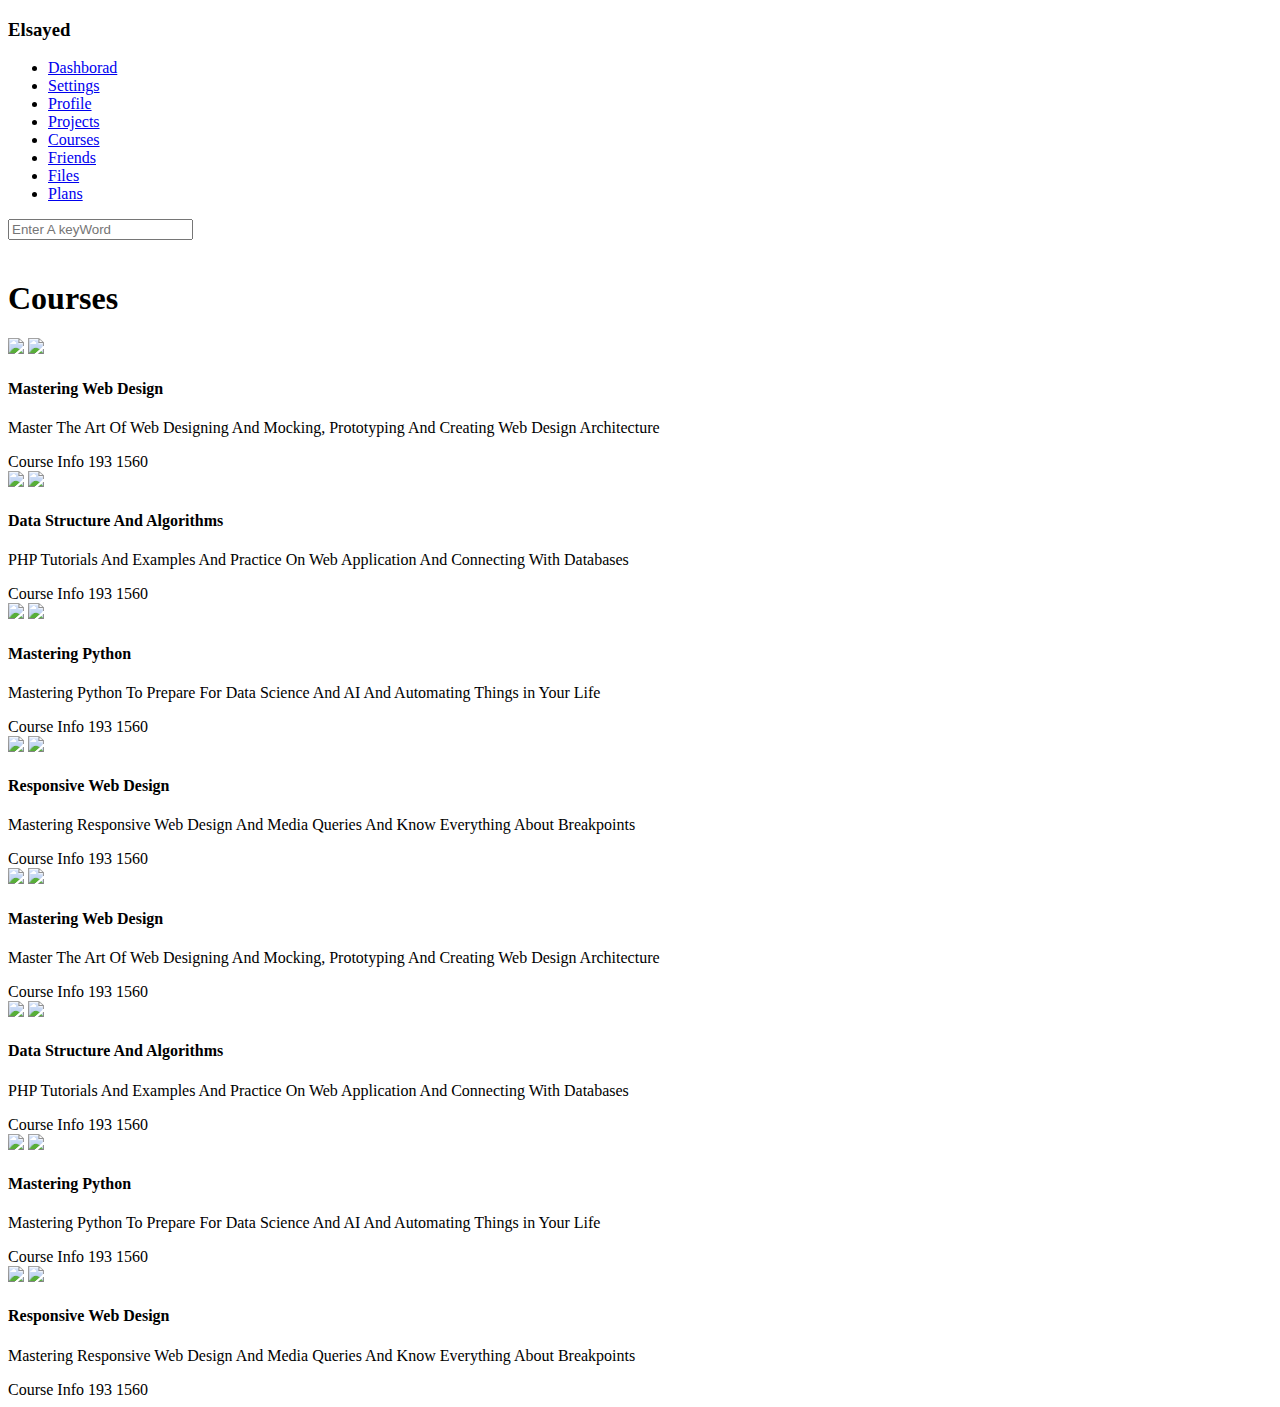
==== courses.html @ e0a3a031 "Add files via upload" ====
<!DOCTYPE html>
<html lang="en">
<head>
    <meta charset="UTF-8">
    <meta http-equiv="X-UA-Compatible" content="IE=edge">
    <meta name="viewport" content="width=device-width, initial-scale=1.0">
    <!--add normaliz css file to reset all elements-->
    <link rel="stylesheet" href="css/normalize.css">
    <!--Font awesome library-->
    <link rel="stylesheet" href="css/all.min.css">
    <!--My Framework-->
    <link rel="stylesheet" href="css/framework.css">
    <!--main css file-->
    <link rel="stylesheet" href="css/style.css">
    <!--Google Fonts-->
    <link rel="preconnect" href="https://fonts.googleapis.com">
    <link rel="preconnect" href="https://fonts.gstatic.com" crossorigin>
    <link href="https://fonts.googleapis.com/css2?family=Cairo:wght@200;300;400;500;600;700;800;900&family=Work+Sans:ital,wght@0,100;0,300;0,400;0,500;0,600;0,800;0,900;1,300;1,800&display=swap" rel="stylesheet">   
    <title>Courses</title>
</head>
<body>
    <!--main container-->
    <div class="page d-flex">
        <!--Create Side Bar-->
        <div class="side-bar bg-black p-relative p-20">
            <h3 class="p-relative txt-c mt-0 c-purple">Elsayed</h3>
            <ul>
                <li><a class="d-flex align-center fs-14 rad-6 p-10" href="index.html">
                    <i class="fa-solid fa-chart-simple fa-fw c-pink"></i>
                    <span class="c-purple">Dashborad</span>
                </a></li>
                <li>
                    <a class=" d-flex align-center fs-14 c-black rad-6 p-10" href="settings.html">
                      <i class="fa-solid fa-gear fa-fw c-pink"></i>
                      <span class="c-purple fs-14">Settings</span>
                    </a>
                </li>
                  <li>
                    <a class="d-flex align-center fs-14 c-black rad-6 p-10" href="profile.html">
                      <i class="fa-regular fa-user fa-fw c-pink"></i>
                      <span class="c-purple">Profile</span>
                    </a>
                </li>
                <li>
                    <a class="d-flex align-center fs-14 c-black rad-6 p-10" href="projects.html">
                      <i class="fa-solid fa-diagram-project fa-fw c-pink"></i>
                      <span class="c-purple">Projects</span>
                    </a>
                </li>
                <li>
                    <a class="active d-flex align-center fs-14 c-black rad-6 p-10" href="courses.html">
                      <i class="fa-solid fa-graduation-cap fa-fw c-pink"></i>
                      <span class="c-purple">Courses</span>
                    </a>
                </li>
                <li>
                    <a class="d-flex align-center fs-14 c-black rad-6 p-10" href="friends.html">
                      <i class="fa-regular fa-circle-user fa-fw c-pink"></i>
                      <span class="c-purple">Friends</span>
                    </a>
                </li>
                <li>
                    <a class="d-flex align-center fs-14 c-black rad-6 p-10" href="files.html">
                      <i class="fa-regular fa-file fa-fw c-pink"></i>
                      <span class="c-purple">Files</span>
                    </a>
                </li>
                <li>
                    <a class="d-flex align-center fs-14 c-black rad-6 p-10" href="plans.html">
                      <i class="fa-regular fa-credit-card fa-fw c-pink"></i>
                      <span class="c-purple">Plans</span>
                    </a>
                </li>
            </ul>
        </div>
        <!--Create content-->
        <div class="content w-full c-navy">
          <!--Create Header-->
          <div class="head bg-black p-15 between-flex overflow-h box-shadow">
              <div class="search p-relative">
                  <input class="p-10 rad-10" type="search" placeholder="Enter A keyWord">
              </div>
              <div class="icons d-flex align-center">
                  <i class="fa-regular fa-bell fa-lg c-pink p-relative"></i>
                  <img src="/img/avatar.png" alt="">
              </div>
          </div>
          <h1 class="p-relative c-pink">Courses</h1>
          <!--Create body-->
          <div class="courses-page d-grid p-20 m-20 gap-20">
            <div class="courses-box rad-10 bg-navy p-relative p-10">
              <img src="/img/course-01.jpg" class="rad-6">
              <img src="/img/team-01.png" class="user p-absolute">
              <div class="p-20 w-fit">
                <h4 class="c-pink mb-5">Mastering Web Design</h4>
                <p class="c-purple fs-14">Master The Art Of Web Designing And Mocking, Prototyping And Creating Web Design Architecture</p>
              </div>
              <div class="info between-flex p-10 p-relative fs-13">
                <span class="title p-absolute bg-purple c-pink btn-shape">Course Info</span>
                <span class="c-pink">
                  <i class="fa-solid fa-user"></i>
                  193
                </span>
                <span class="c-pink">
                  <i class="fa-solid fa-dollar-sign"></i>
                  1560
                </span>
              </div>
            </div>
            <div class="courses-box rad-10 bg-navy p-relative p-10">
              <img src="/img/course-02.jpg" class="rad-6">
              <img src="/img/team-02.png" class="user p-absolute">
              <div class="p-20 w-fit">
                <h4 class="c-pink mb-5">Data Structure And Algorithms</h4>
                <p class="c-purple fs-14">PHP Tutorials And Examples And Practice On Web Application And Connecting With Databases</p>
              </div>
              <div class="info between-flex p-10 p-relative fs-13">
                <span class="title p-absolute bg-purple c-pink btn-shape">Course Info</span>
                <span class="c-pink">
                  <i class="fa-solid fa-user"></i>
                  193
                </span>
                <span class="c-pink">
                  <i class="fa-solid fa-dollar-sign"></i>
                  1560
                </span>
              </div>
            </div>
            <div class="courses-box rad-10 bg-navy p-relative p-10">
              <img src="/img/course-04.jpg" class="rad-6">
              <img src="/img/team-04.png" class="user p-absolute">
              <div class="p-20 w-fit">
                <h4 class="c-pink mb-5">Mastering Python</h4>
                <p class="c-purple fs-14">Mastering Python To Prepare For Data Science And AI And Automating Things in Your Life</p>
              </div>
              <div class="info between-flex p-10 p-relative fs-13">
                <span class="title p-absolute bg-purple c-pink btn-shape">Course Info</span>
                <span class="c-pink">
                  <i class="fa-solid fa-user"></i>
                  193
                </span>
                <span class="c-pink">
                  <i class="fa-solid fa-dollar-sign"></i>
                  1560
                </span>
              </div>
            </div>
            <div class="courses-box rad-10 bg-navy p-relative p-10">
              <img src="/img/course-03.jpg" class="rad-6">
              <img src="/img/team-03.png" class="user p-absolute">
              <div class="p-20 w-fit">
                <h4 class="c-pink mb-5">Responsive Web Design</h4>
                <p class="c-purple fs-14">Mastering Responsive Web Design And Media Queries And Know Everything About Breakpoints</p>
              </div>
              <div class="info between-flex p-10 p-relative fs-13">
                <span class="title p-absolute bg-purple c-pink btn-shape">Course Info</span>
                <span class="c-pink">
                  <i class="fa-solid fa-user"></i>
                  193
                </span>
                <span class="c-pink">
                  <i class="fa-solid fa-dollar-sign"></i>
                  1560
                </span>
              </div>
            </div>
            <div class="courses-box rad-10 bg-navy p-relative p-10">
              <img src="/img/course-01.jpg" class="rad-6">
              <img src="/img/team-01.png" class="user p-absolute">
              <div class="p-20 w-fit">
                <h4 class="c-pink mb-5">Mastering Web Design</h4>
                <p class="c-purple fs-14">Master The Art Of Web Designing And Mocking, Prototyping And Creating Web Design Architecture</p>
              </div>
              <div class="info between-flex p-10 p-relative fs-13">
                <span class="title p-absolute bg-purple c-pink btn-shape">Course Info</span>
                <span class="c-pink">
                  <i class="fa-solid fa-user"></i>
                  193
                </span>
                <span class="c-pink">
                  <i class="fa-solid fa-dollar-sign"></i>
                  1560
                </span>
              </div>
            </div>
            <div class="courses-box rad-10 bg-navy p-relative p-10">
              <img src="/img/course-02.jpg" class="rad-6">
              <img src="/img/team-02.png" class="user p-absolute">
              <div class="p-20 w-fit">
                <h4 class="c-pink mb-5">Data Structure And Algorithms</h4>
                <p class="c-purple fs-14">PHP Tutorials And Examples And Practice On Web Application And Connecting With Databases</p>
              </div>
              <div class="info between-flex p-10 p-relative fs-13">
                <span class="title p-absolute bg-purple c-pink btn-shape">Course Info</span>
                <span class="c-pink">
                  <i class="fa-solid fa-user"></i>
                  193
                </span>
                <span class="c-pink">
                  <i class="fa-solid fa-dollar-sign"></i>
                  1560
                </span>
              </div>
            </div>
            <div class="courses-box rad-10 bg-navy p-relative p-10">
              <img src="/img/course-04.jpg" class="rad-6">
              <img src="/img/team-04.png" class="user p-absolute">
              <div class="p-20 w-fit">
                <h4 class="c-pink mb-5">Mastering Python</h4>
                <p class="c-purple fs-14">Mastering Python To Prepare For Data Science And AI And Automating Things in Your Life</p>
              </div>
              <div class="info between-flex p-10 p-relative fs-13">
                <span class="title p-absolute bg-purple c-pink btn-shape">Course Info</span>
                <span class="c-pink">
                  <i class="fa-solid fa-user"></i>
                  193
                </span>
                <span class="c-pink">
                  <i class="fa-solid fa-dollar-sign"></i>
                  1560
                </span>
              </div>
            </div>
            <div class="courses-box rad-10 bg-navy p-relative p-10">
              <img src="/img/course-03.jpg" class="rad-6">
              <img src="/img/team-03.png" class="user p-absolute">
              <div class="p-20 w-fit">
                <h4 class="c-pink mb-5">Responsive Web Design</h4>
                <p class="c-purple fs-14">Mastering Responsive Web Design And Media Queries And Know Everything About Breakpoints</p>
              </div>
              <div class="info between-flex p-10 p-relative fs-13">
                <span class="title p-absolute bg-purple c-pink btn-shape">Course Info</span>
                <span class="c-pink">
                  <i class="fa-solid fa-user"></i>
                  193
                </span>
                <span class="c-pink">
                  <i class="fa-solid fa-dollar-sign"></i>
                  1560
                </span>
              </div>
            </div>
          </div>
        </div>
</body>
</html>
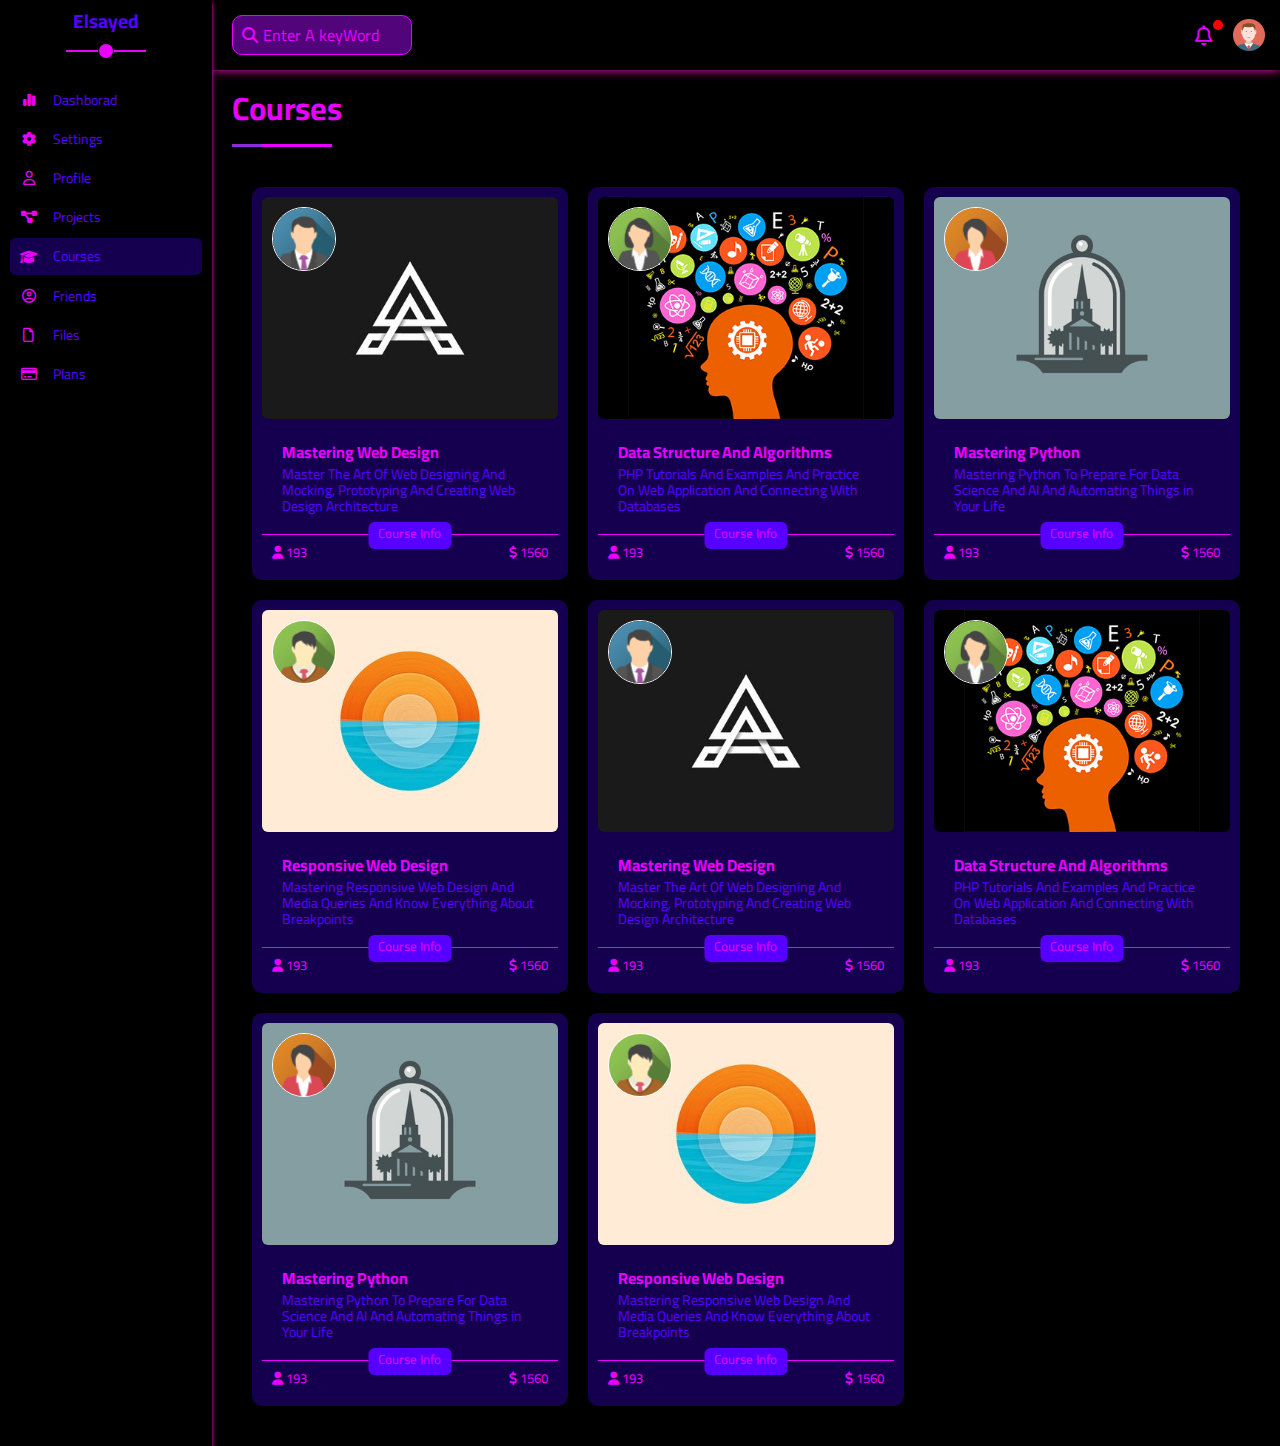
==== commit efb1dae8: "update" ====
--- a/courses.html
+++ b/courses.html
@@ -82,15 +82,15 @@
               </div>
               <div class="icons d-flex align-center">
                   <i class="fa-regular fa-bell fa-lg c-pink p-relative"></i>
-                  <img src="/img/avatar.png" alt="">
+                  <img src="img/avatar.png" alt="">
               </div>
           </div>
           <h1 class="p-relative c-pink">Courses</h1>
           <!--Create body-->
           <div class="courses-page d-grid p-20 m-20 gap-20">
             <div class="courses-box rad-10 bg-navy p-relative p-10">
-              <img src="/img/course-01.jpg" class="rad-6">
-              <img src="/img/team-01.png" class="user p-absolute">
+              <img src="img/course-01.jpg" class="rad-6">
+              <img src="img/team-01.png" class="user p-absolute">
               <div class="p-20 w-fit">
                 <h4 class="c-pink mb-5">Mastering Web Design</h4>
                 <p class="c-purple fs-14">Master The Art Of Web Designing And Mocking, Prototyping And Creating Web Design Architecture</p>
@@ -108,8 +108,8 @@
               </div>
             </div>
             <div class="courses-box rad-10 bg-navy p-relative p-10">
-              <img src="/img/course-02.jpg" class="rad-6">
-              <img src="/img/team-02.png" class="user p-absolute">
+              <img src="img/course-02.jpg" class="rad-6">
+              <img src="img/team-02.png" class="user p-absolute">
               <div class="p-20 w-fit">
                 <h4 class="c-pink mb-5">Data Structure And Algorithms</h4>
                 <p class="c-purple fs-14">PHP Tutorials And Examples And Practice On Web Application And Connecting With Databases</p>
@@ -127,8 +127,8 @@
               </div>
             </div>
             <div class="courses-box rad-10 bg-navy p-relative p-10">
-              <img src="/img/course-04.jpg" class="rad-6">
-              <img src="/img/team-04.png" class="user p-absolute">
+              <img src="img/course-04.jpg" class="rad-6">
+              <img src="img/team-04.png" class="user p-absolute">
               <div class="p-20 w-fit">
                 <h4 class="c-pink mb-5">Mastering Python</h4>
                 <p class="c-purple fs-14">Mastering Python To Prepare For Data Science And AI And Automating Things in Your Life</p>
@@ -146,8 +146,8 @@
               </div>
             </div>
             <div class="courses-box rad-10 bg-navy p-relative p-10">
-              <img src="/img/course-03.jpg" class="rad-6">
-              <img src="/img/team-03.png" class="user p-absolute">
+              <img src="img/course-03.jpg" class="rad-6">
+              <img src="img/team-03.png" class="user p-absolute">
               <div class="p-20 w-fit">
                 <h4 class="c-pink mb-5">Responsive Web Design</h4>
                 <p class="c-purple fs-14">Mastering Responsive Web Design And Media Queries And Know Everything About Breakpoints</p>
@@ -165,8 +165,8 @@
               </div>
             </div>
             <div class="courses-box rad-10 bg-navy p-relative p-10">
-              <img src="/img/course-01.jpg" class="rad-6">
-              <img src="/img/team-01.png" class="user p-absolute">
+              <img src="img/course-01.jpg" class="rad-6">
+              <img src="img/team-01.png" class="user p-absolute">
               <div class="p-20 w-fit">
                 <h4 class="c-pink mb-5">Mastering Web Design</h4>
                 <p class="c-purple fs-14">Master The Art Of Web Designing And Mocking, Prototyping And Creating Web Design Architecture</p>
@@ -184,8 +184,8 @@
               </div>
             </div>
             <div class="courses-box rad-10 bg-navy p-relative p-10">
-              <img src="/img/course-02.jpg" class="rad-6">
-              <img src="/img/team-02.png" class="user p-absolute">
+              <img src="img/course-02.jpg" class="rad-6">
+              <img src="img/team-02.png" class="user p-absolute">
               <div class="p-20 w-fit">
                 <h4 class="c-pink mb-5">Data Structure And Algorithms</h4>
                 <p class="c-purple fs-14">PHP Tutorials And Examples And Practice On Web Application And Connecting With Databases</p>
@@ -203,8 +203,8 @@
               </div>
             </div>
             <div class="courses-box rad-10 bg-navy p-relative p-10">
-              <img src="/img/course-04.jpg" class="rad-6">
-              <img src="/img/team-04.png" class="user p-absolute">
+              <img src="img/course-04.jpg" class="rad-6">
+              <img src="img/team-04.png" class="user p-absolute">
               <div class="p-20 w-fit">
                 <h4 class="c-pink mb-5">Mastering Python</h4>
                 <p class="c-purple fs-14">Mastering Python To Prepare For Data Science And AI And Automating Things in Your Life</p>
@@ -222,8 +222,8 @@
               </div>
             </div>
             <div class="courses-box rad-10 bg-navy p-relative p-10">
-              <img src="/img/course-03.jpg" class="rad-6">
-              <img src="/img/team-03.png" class="user p-absolute">
+              <img src="img/course-03.jpg" class="rad-6">
+              <img src="img/team-03.png" class="user p-absolute">
               <div class="p-20 w-fit">
                 <h4 class="c-pink mb-5">Responsive Web Design</h4>
                 <p class="c-purple fs-14">Mastering Responsive Web Design And Media Queries And Know Everything About Breakpoints</p>
--- a/css/all.min.css
+++ b/css/all.min.css
@@ -0,0 +1,6 @@
+/*!
+ * Font Awesome Free 6.2.1 by @fontawesome - https://fontawesome.com
+ * License - https://fontawesome.com/license/free (Icons: CC BY 4.0, Fonts: SIL OFL 1.1, Code: MIT License)
+ * Copyright 2022 Fonticons, Inc.
+ */
+.fa{font-family:var(--fa-style-family,"Font Awesome 6 Free");font-weight:var(--fa-style,900)}.fa,.fa-brands,.fa-classic,.fa-regular,.fa-sharp,.fa-solid,.fab,.far,.fas{-moz-osx-font-smoothing:grayscale;-webkit-font-smoothing:antialiased;display:var(--fa-display,inline-block);font-style:normal;font-variant:normal;line-height:1;text-rendering:auto}.fa-classic,.fa-regular,.fa-solid,.far,.fas{font-family:"Font Awesome 6 Free"}.fa-brands,.fab{font-family:"Font Awesome 6 Brands"}.fa-1x{font-size:1em}.fa-2x{font-size:2em}.fa-3x{font-size:3em}.fa-4x{font-size:4em}.fa-5x{font-size:5em}.fa-6x{font-size:6em}.fa-7x{font-size:7em}.fa-8x{font-size:8em}.fa-9x{font-size:9em}.fa-10x{font-size:10em}.fa-2xs{font-size:.625em;line-height:.1em;vertical-align:.225em}.fa-xs{font-size:.75em;line-height:.08333em;vertical-align:.125em}.fa-sm{font-size:.875em;line-height:.07143em;vertical-align:.05357em}.fa-lg{font-size:1.25em;line-height:.05em;vertical-align:-.075em}.fa-xl{font-size:1.5em;line-height:.04167em;vertical-align:-.125em}.fa-2xl{font-size:2em;line-height:.03125em;vertical-align:-.1875em}.fa-fw{text-align:center;width:1.25em}.fa-ul{list-style-type:none;margin-left:var(--fa-li-margin,2.5em);padding-left:0}.fa-ul>li{position:relative}.fa-li{left:calc(var(--fa-li-width, 2em)*-1);position:absolute;text-align:center;width:var(--fa-li-width,2em);line-height:inherit}.fa-border{border-radius:var(--fa-border-radius,.1em);border:var(--fa-border-width,.08em) var(--fa-border-style,solid) var(--fa-border-color,#eee);padding:var(--fa-border-padding,.2em .25em .15em)}.fa-pull-left{float:left;margin-right:var(--fa-pull-margin,.3em)}.fa-pull-right{float:right;margin-left:var(--fa-pull-margin,.3em)}.fa-beat{-webkit-animation-name:fa-beat;animation-name:fa-beat;-webkit-animation-delay:var(--fa-animation-delay,0s);animation-delay:var(--fa-animation-delay,0s);-webkit-animation-direction:var(--fa-animation-direction,normal);animation-direction:var(--fa-animation-direction,normal);-webkit-animation-duration:var(--fa-animation-duration,1s);animation-duration:var(--fa-animation-duration,1s);-webkit-animation-iteration-count:var(--fa-animation-iteration-count,infinite);animation-iteration-count:var(--fa-animation-iteration-count,infinite);-webkit-animation-timing-function:var(--fa-animation-timing,ease-in-out);animation-timing-function:var(--fa-animation-timing,ease-in-out)}.fa-bounce{-webkit-animation-name:fa-bounce;animation-name:fa-bounce;-webkit-animation-delay:var(--fa-animation-delay,0s);animation-delay:var(--fa-animation-delay,0s);-webkit-animation-direction:var(--fa-animation-direction,normal);animation-direction:var(--fa-animation-direction,normal);-webkit-animation-duration:var(--fa-animation-duration,1s);animation-duration:var(--fa-animation-duration,1s);-webkit-animation-iteration-count:var(--fa-animation-iteration-count,infinite);animation-iteration-count:var(--fa-animation-iteration-count,infinite);-webkit-animation-timing-function:var(--fa-animation-timing,cubic-bezier(.28,.84,.42,1));animation-timing-function:var(--fa-animation-timing,cubic-bezier(.28,.84,.42,1))}.fa-fade{-webkit-animation-name:fa-fade;animation-name:fa-fade;-webkit-animation-iteration-count:var(--fa-animation-iteration-count,infinite);animation-iteration-count:var(--fa-animation-iteration-count,infinite);-webkit-animation-timing-function:var(--fa-animation-timing,cubic-bezier(.4,0,.6,1));animation-timing-function:var(--fa-animation-timing,cubic-bezier(.4,0,.6,1))}.fa-beat-fade,.fa-fade{-webkit-animation-delay:var(--fa-animation-delay,0s);animation-delay:var(--fa-animation-delay,0s);-webkit-animation-direction:var(--fa-animation-direction,normal);animation-direction:var(--fa-animation-direction,normal);-webkit-animation-duration:var(--fa-animation-duration,1s);animation-duration:var(--fa-animation-duration,1s)}.fa-beat-fade{-webkit-animation-name:fa-beat-fade;animation-name:fa-beat-fade;-webkit-animation-iteration-count:var(--fa-animation-iteration-count,infinite);animation-iteration-count:var(--fa-animation-iteration-count,infinite);-webkit-animation-timing-function:var(--fa-animation-timing,cubic-bezier(.4,0,.6,1));animation-timing-function:var(--fa-animation-timing,cubic-bezier(.4,0,.6,1))}.fa-flip{-webkit-animation-name:fa-flip;animation-name:fa-flip;-webkit-animation-delay:var(--fa-animation-delay,0s);animation-delay:var(--fa-animation-delay,0s);-webkit-animation-direction:var(--fa-animation-direction,normal);animation-direction:var(--fa-animation-direction,normal);-webkit-animation-duration:var(--fa-animation-duration,1s);animation-duration:var(--fa-animation-duration,1s);-webkit-animation-iteration-count:var(--fa-animation-iteration-count,infinite);animation-iteration-count:var(--fa-animation-iteration-count,infinite);-webkit-animation-timing-function:var(--fa-animation-timing,ease-in-out);animation-timing-function:var(--fa-animation-timing,ease-in-out)}.fa-shake{-webkit-animation-name:fa-shake;animation-name:fa-shake;-webkit-animation-duration:var(--fa-animation-duration,1s);animation-duration:var(--fa-animation-duration,1s);-webkit-animation-iteration-count:var(--fa-animation-iteration-count,infinite);animation-iteration-count:var(--fa-animation-iteration-count,infinite);-webkit-animation-timing-function:var(--fa-animation-timing,linear);animation-timing-function:var(--fa-animation-timing,linear)}.fa-shake,.fa-spin{-webkit-animation-delay:var(--fa-animation-delay,0s);animation-delay:var(--fa-animation-delay,0s);-webkit-animation-direction:var(--fa-animation-direction,normal);animation-direction:var(--fa-animation-direction,normal)}.fa-spin{-webkit-animation-name:fa-spin;animation-name:fa-spin;-webkit-animation-duration:var(--fa-animation-duration,2s);animation-duration:var(--fa-animation-duration,2s);-webkit-animation-iteration-count:var(--fa-animation-iteration-count,infinite);animation-iteration-count:var(--fa-animation-iteration-count,infinite);-webkit-animation-timing-function:var(--fa-animation-timing,linear);animation-timing-function:var(--fa-animation-timing,linear)}.fa-spin-reverse{--fa-animation-direction:reverse}.fa-pulse,.fa-spin-pulse{-webkit-animation-name:fa-spin;animation-name:fa-spin;-webkit-animation-direction:var(--fa-animation-direction,normal);animation-direction:var(--fa-animation-direction,normal);-webkit-animation-duration:var(--fa-animation-duration,1s);animation-duration:var(--fa-animation-duration,1s);-webkit-animation-iteration-count:var(--fa-animation-iteration-count,infinite);animation-iteration-count:var(--fa-animation-iteration-count,infinite);-webkit-animation-timing-function:var(--fa-animation-timing,steps(8));animation-timing-function:var(--fa-animation-timing,steps(8))}@media (prefers-reduced-motion:reduce){.fa-beat,.fa-beat-fade,.fa-bounce,.fa-fade,.fa-flip,.fa-pulse,.fa-shake,.fa-spin,.fa-spin-pulse{-webkit-animation-delay:-1ms;animation-delay:-1ms;-webkit-animation-duration:1ms;animation-duration:1ms;-webkit-animation-iteration-count:1;animation-iteration-count:1;transition-delay:0s;transition-duration:0s}}@-webkit-keyframes fa-beat{0%,90%{-webkit-transform:scale(1);transform:scale(1)}45%{-webkit-transform:scale(var(--fa-beat-scale,1.25));transform:scale(var(--fa-beat-scale,1.25))}}@keyframes fa-beat{0%,90%{-webkit-transform:scale(1);transform:scale(1)}45%{-webkit-transform:scale(var(--fa-beat-scale,1.25));transform:scale(var(--fa-beat-scale,1.25))}}@-webkit-keyframes fa-bounce{0%{-webkit-transform:scale(1) translateY(0);transform:scale(1) translateY(0)}10%{-webkit-transform:scale(var(--fa-bounce-start-scale-x,1.1),var(--fa-bounce-start-scale-y,.9)) translateY(0);transform:scale(var(--fa-bounce-start-scale-x,1.1),var(--fa-bounce-start-scale-y,.9)) translateY(0)}30%{-webkit-transform:scale(var(--fa-bounce-jump-scale-x,.9),var(--fa-bounce-jump-scale-y,1.1)) translateY(var(--fa-bounce-height,-.5em));transform:scale(var(--fa-bounce-jump-scale-x,.9),var(--fa-bounce-jump-scale-y,1.1)) translateY(var(--fa-bounce-height,-.5em))}50%{-webkit-transform:scale(var(--fa-bounce-land-scale-x,1.05),var(--fa-bounce-land-scale-y,.95)) translateY(0);transform:scale(var(--fa-bounce-land-scale-x,1.05),var(--fa-bounce-land-scale-y,.95)) translateY(0)}57%{-webkit-transform:scale(1) translateY(var(--fa-bounce-rebound,-.125em));transform:scale(1) translateY(var(--fa-bounce-rebound,-.125em))}64%{-webkit-transform:scale(1) translateY(0);transform:scale(1) translateY(0)}to{-webkit-transform:scale(1) translateY(0);transform:scale(1) translateY(0)}}@keyframes fa-bounce{0%{-webkit-transform:scale(1) translateY(0);transform:scale(1) translateY(0)}10%{-webkit-transform:scale(var(--fa-bounce-start-scale-x,1.1),var(--fa-bounce-start-scale-y,.9)) translateY(0);transform:scale(var(--fa-bounce-start-scale-x,1.1),var(--fa-bounce-start-scale-y,.9)) translateY(0)}30%{-webkit-transform:scale(var(--fa-bounce-jump-scale-x,.9),var(--fa-bounce-jump-scale-y,1.1)) translateY(var(--fa-bounce-height,-.5em));transform:scale(var(--fa-bounce-jump-scale-x,.9),var(--fa-bounce-jump-scale-y,1.1)) translateY(var(--fa-bounce-height,-.5em))}50%{-webkit-transform:scale(var(--fa-bounce-land-scale-x,1.05),var(--fa-bounce-land-scale-y,.95)) translateY(0);transform:scale(var(--fa-bounce-land-scale-x,1.05),var(--fa-bounce-land-scale-y,.95)) translateY(0)}57%{-webkit-transform:scale(1) translateY(var(--fa-bounce-rebound,-.125em));transform:scale(1) translateY(var(--fa-bounce-rebound,-.125em))}64%{-webkit-transform:scale(1) translateY(0);transform:scale(1) translateY(0)}to{-webkit-transform:scale(1) translateY(0);transform:scale(1) translateY(0)}}@-webkit-keyframes fa-fade{50%{opacity:var(--fa-fade-opacity,.4)}}@keyframes fa-fade{50%{opacity:var(--fa-fade-opacity,.4)}}@-webkit-keyframes fa-beat-fade{0%,to{opacity:var(--fa-beat-fade-opacity,.4);-webkit-transform:scale(1);transform:scale(1)}50%{opacity:1;-webkit-transform:scale(var(--fa-beat-fade-scale,1.125));transform:scale(var(--fa-beat-fade-scale,1.125))}}@keyframes fa-beat-fade{0%,to{opacity:var(--fa-beat-fade-opacity,.4);-webkit-transform:scale(1);transform:scale(1)}50%{opacity:1;-webkit-transform:scale(var(--fa-beat-fade-scale,1.125));transform:scale(var(--fa-beat-fade-scale,1.125))}}@-webkit-keyframes fa-flip{50%{-webkit-transform:rotate3d(var(--fa-flip-x,0),var(--fa-flip-y,1),var(--fa-flip-z,0),var(--fa-flip-angle,-180deg));transform:rotate3d(var(--fa-flip-x,0),var(--fa-flip-y,1),var(--fa-flip-z,0),var(--fa-flip-angle,-180deg))}}@keyframes fa-flip{50%{-webkit-transform:rotate3d(var(--fa-flip-x,0),var(--fa-flip-y,1),var(--fa-flip-z,0),var(--fa-flip-angle,-180deg));transform:rotate3d(var(--fa-flip-x,0),var(--fa-flip-y,1),var(--fa-flip-z,0),var(--fa-flip-angle,-180deg))}}@-webkit-keyframes fa-shake{0%{-webkit-transform:rotate(-15deg);transform:rotate(-15deg)}4%{-webkit-transform:rotate(15deg);transform:rotate(15deg)}8%,24%{-webkit-transform:rotate(-18deg);transform:rotate(-18deg)}12%,28%{-webkit-transform:rotate(18deg);transform:rotate(18deg)}16%{-webkit-transform:rotate(-22deg);transform:rotate(-22deg)}20%{-webkit-transform:rotate(22deg);transform:rotate(22deg)}32%{-webkit-transform:rotate(-12deg);transform:rotate(-12deg)}36%{-webkit-transform:rotate(12deg);transform:rotate(12deg)}40%,to{-webkit-transform:rotate(0deg);transform:rotate(0deg)}}@keyframes fa-shake{0%{-webkit-transform:rotate(-15deg);transform:rotate(-15deg)}4%{-webkit-transform:rotate(15deg);transform:rotate(15deg)}8%,24%{-webkit-transform:rotate(-18deg);transform:rotate(-18deg)}12%,28%{-webkit-transform:rotate(18deg);transform:rotate(18deg)}16%{-webkit-transform:rotate(-22deg);transform:rotate(-22deg)}20%{-webkit-transform:rotate(22deg);transform:rotate(22deg)}32%{-webkit-transform:rotate(-12deg);transform:rotate(-12deg)}36%{-webkit-transform:rotate(12deg);transform:rotate(12deg)}40%,to{-webkit-transform:rotate(0deg);transform:rotate(0deg)}}@-webkit-keyframes fa-spin{0%{-webkit-transform:rotate(0deg);transform:rotate(0deg)}to{-webkit-transform:rotate(1turn);transform:rotate(1turn)}}@keyframes fa-spin{0%{-webkit-transform:rotate(0deg);transform:rotate(0deg)}to{-webkit-transform:rotate(1turn);transform:rotate(1turn)}}.fa-rotate-90{-webkit-transform:rotate(90deg);transform:rotate(90deg)}.fa-rotate-180{-webkit-transform:rotate(180deg);transform:rotate(180deg)}.fa-rotate-270{-webkit-transform:rotate(270deg);transform:rotate(270deg)}.fa-flip-horizontal{-webkit-transform:scaleX(-1);transform:scaleX(-1)}.fa-flip-vertical{-webkit-transform:scaleY(-1);transform:scaleY(-1)}.fa-flip-both,.fa-flip-horizontal.fa-flip-vertical{-webkit-transform:scale(-1);transform:scale(-1)}.fa-rotate-by{-webkit-transform:rotate(var(--fa-rotate-angle,none));transform:rotate(var(--fa-rotate-angle,none))}.fa-stack{display:inline-block;height:2em;line-height:2em;position:relative;vertical-align:middle;width:2.5em}.fa-stack-1x,.fa-stack-2x{left:0;position:absolute;text-align:center;width:100%;z-index:var(--fa-stack-z-index,auto)}.fa-stack-1x{line-height:inherit}.fa-stack-2x{font-size:2em}.fa-inverse{color:var(--fa-inverse,#fff)}.fa-0:before{content:"\30"}.fa-1:before{content:"\31"}.fa-2:before{content:"\32"}.fa-3:before{content:"\33"}.fa-4:before{content:"\34"}.fa-5:before{content:"\35"}.fa-6:before{content:"\36"}.fa-7:before{content:"\37"}.fa-8:before{content:"\38"}.fa-9:before{content:"\39"}.fa-fill-drip:before{content:"\f576"}.fa-arrows-to-circle:before{content:"\e4bd"}.fa-chevron-circle-right:before,.fa-circle-chevron-right:before{content:"\f138"}.fa-at:before{content:"\40"}.fa-trash-alt:before,.fa-trash-can:before{content:"\f2ed"}.fa-text-height:before{content:"\f034"}.fa-user-times:before,.fa-user-xmark:before{content:"\f235"}.fa-stethoscope:before{content:"\f0f1"}.fa-comment-alt:before,.fa-message:before{content:"\f27a"}.fa-info:before{content:"\f129"}.fa-compress-alt:before,.fa-down-left-and-up-right-to-center:before{content:"\f422"}.fa-explosion:before{content:"\e4e9"}.fa-file-alt:before,.fa-file-lines:before,.fa-file-text:before{content:"\f15c"}.fa-wave-square:before{content:"\f83e"}.fa-ring:before{content:"\f70b"}.fa-building-un:before{content:"\e4d9"}.fa-dice-three:before{content:"\f527"}.fa-calendar-alt:before,.fa-calendar-days:before{content:"\f073"}.fa-anchor-circle-check:before{content:"\e4aa"}.fa-building-circle-arrow-right:before{content:"\e4d1"}.fa-volleyball-ball:before,.fa-volleyball:before{content:"\f45f"}.fa-arrows-up-to-line:before{content:"\e4c2"}.fa-sort-desc:before,.fa-sort-down:before{content:"\f0dd"}.fa-circle-minus:before,.fa-minus-circle:before{content:"\f056"}.fa-door-open:before{content:"\f52b"}.fa-right-from-bracket:before,.fa-sign-out-alt:before{content:"\f2f5"}.fa-atom:before{content:"\f5d2"}.fa-soap:before{content:"\e06e"}.fa-heart-music-camera-bolt:before,.fa-icons:before{content:"\f86d"}.fa-microphone-alt-slash:before,.fa-microphone-lines-slash:before{content:"\f539"}.fa-bridge-circle-check:before{content:"\e4c9"}.fa-pump-medical:before{content:"\e06a"}.fa-fingerprint:before{content:"\f577"}.fa-hand-point-right:before{content:"\f0a4"}.fa-magnifying-glass-location:before,.fa-search-location:before{content:"\f689"}.fa-forward-step:before,.fa-step-forward:before{content:"\f051"}.fa-face-smile-beam:before,.fa-smile-beam:before{content:"\f5b8"}.fa-flag-checkered:before{content:"\f11e"}.fa-football-ball:before,.fa-football:before{content:"\f44e"}.fa-school-circle-exclamation:before{content:"\e56c"}.fa-crop:before{content:"\f125"}.fa-angle-double-down:before,.fa-angles-down:before{content:"\f103"}.fa-users-rectangle:before{content:"\e594"}.fa-people-roof:before{content:"\e537"}.fa-people-line:before{content:"\e534"}.fa-beer-mug-empty:before,.fa-beer:before{content:"\f0fc"}.fa-diagram-predecessor:before{content:"\e477"}.fa-arrow-up-long:before,.fa-long-arrow-up:before{content:"\f176"}.fa-burn:before,.fa-fire-flame-simple:before{content:"\f46a"}.fa-male:before,.fa-person:before{content:"\f183"}.fa-laptop:before{content:"\f109"}.fa-file-csv:before{content:"\f6dd"}.fa-menorah:before{content:"\f676"}.fa-truck-plane:before{content:"\e58f"}.fa-record-vinyl:before{content:"\f8d9"}.fa-face-grin-stars:before,.fa-grin-stars:before{content:"\f587"}.fa-bong:before{content:"\f55c"}.fa-pastafarianism:before,.fa-spaghetti-monster-flying:before{content:"\f67b"}.fa-arrow-down-up-across-line:before{content:"\e4af"}.fa-spoon:before,.fa-utensil-spoon:before{content:"\f2e5"}.fa-jar-wheat:before{content:"\e517"}.fa-envelopes-bulk:before,.fa-mail-bulk:before{content:"\f674"}.fa-file-circle-exclamation:before{content:"\e4eb"}.fa-circle-h:before,.fa-hospital-symbol:before{content:"\f47e"}.fa-pager:before{content:"\f815"}.fa-address-book:before,.fa-contact-book:before{content:"\f2b9"}.fa-strikethrough:before{content:"\f0cc"}.fa-k:before{content:"\4b"}.fa-landmark-flag:before{content:"\e51c"}.fa-pencil-alt:before,.fa-pencil:before{content:"\f303"}.fa-backward:before{content:"\f04a"}.fa-caret-right:before{content:"\f0da"}.fa-comments:before{content:"\f086"}.fa-file-clipboard:before,.fa-paste:before{content:"\f0ea"}.fa-code-pull-request:before{content:"\e13c"}.fa-clipboard-list:before{content:"\f46d"}.fa-truck-loading:before,.fa-truck-ramp-box:before{content:"\f4de"}.fa-user-check:before{content:"\f4fc"}.fa-vial-virus:before{content:"\e597"}.fa-sheet-plastic:before{content:"\e571"}.fa-blog:before{content:"\f781"}.fa-user-ninja:before{content:"\f504"}.fa-person-arrow-up-from-line:before{content:"\e539"}.fa-scroll-torah:before,.fa-torah:before{content:"\f6a0"}.fa-broom-ball:before,.fa-quidditch-broom-ball:before,.fa-quidditch:before{content:"\f458"}.fa-toggle-off:before{content:"\f204"}.fa-archive:before,.fa-box-archive:before{content:"\f187"}.fa-person-drowning:before{content:"\e545"}.fa-arrow-down-9-1:before,.fa-sort-numeric-desc:before,.fa-sort-numeric-down-alt:before{content:"\f886"}.fa-face-grin-tongue-squint:before,.fa-grin-tongue-squint:before{content:"\f58a"}.fa-spray-can:before{content:"\f5bd"}.fa-truck-monster:before{content:"\f63b"}.fa-w:before{content:"\57"}.fa-earth-africa:before,.fa-globe-africa:before{content:"\f57c"}.fa-rainbow:before{content:"\f75b"}.fa-circle-notch:before{content:"\f1ce"}.fa-tablet-alt:before,.fa-tablet-screen-button:before{content:"\f3fa"}.fa-paw:before{content:"\f1b0"}.fa-cloud:before{content:"\f0c2"}.fa-trowel-bricks:before{content:"\e58a"}.fa-face-flushed:before,.fa-flushed:before{content:"\f579"}.fa-hospital-user:before{content:"\f80d"}.fa-tent-arrow-left-right:before{content:"\e57f"}.fa-gavel:before,.fa-legal:before{content:"\f0e3"}.fa-binoculars:before{content:"\f1e5"}.fa-microphone-slash:before{content:"\f131"}.fa-box-tissue:before{content:"\e05b"}.fa-motorcycle:before{content:"\f21c"}.fa-bell-concierge:before,.fa-concierge-bell:before{content:"\f562"}.fa-pen-ruler:before,.fa-pencil-ruler:before{content:"\f5ae"}.fa-people-arrows-left-right:before,.fa-people-arrows:before{content:"\e068"}.fa-mars-and-venus-burst:before{content:"\e523"}.fa-caret-square-right:before,.fa-square-caret-right:before{content:"\f152"}.fa-cut:before,.fa-scissors:before{content:"\f0c4"}.fa-sun-plant-wilt:before{content:"\e57a"}.fa-toilets-portable:before{content:"\e584"}.fa-hockey-puck:before{content:"\f453"}.fa-table:before{content:"\f0ce"}.fa-magnifying-glass-arrow-right:before{content:"\e521"}.fa-digital-tachograph:before,.fa-tachograph-digital:before{content:"\f566"}.fa-users-slash:before{content:"\e073"}.fa-clover:before{content:"\e139"}.fa-mail-reply:before,.fa-reply:before{content:"\f3e5"}.fa-star-and-crescent:before{content:"\f699"}.fa-house-fire:before{content:"\e50c"}.fa-minus-square:before,.fa-square-minus:before{content:"\f146"}.fa-helicopter:before{content:"\f533"}.fa-compass:before{content:"\f14e"}.fa-caret-square-down:before,.fa-square-caret-down:before{content:"\f150"}.fa-file-circle-question:before{content:"\e4ef"}.fa-laptop-code:before{content:"\f5fc"}.fa-swatchbook:before{content:"\f5c3"}.fa-prescription-bottle:before{content:"\f485"}.fa-bars:before,.fa-navicon:before{content:"\f0c9"}.fa-people-group:before{content:"\e533"}.fa-hourglass-3:before,.fa-hourglass-end:before{content:"\f253"}.fa-heart-broken:before,.fa-heart-crack:before{content:"\f7a9"}.fa-external-link-square-alt:before,.fa-square-up-right:before{content:"\f360"}.fa-face-kiss-beam:before,.fa-kiss-beam:before{content:"\f597"}.fa-film:before{content:"\f008"}.fa-ruler-horizontal:before{content:"\f547"}.fa-people-robbery:before{content:"\e536"}.fa-lightbulb:before{content:"\f0eb"}.fa-caret-left:before{content:"\f0d9"}.fa-circle-exclamation:before,.fa-exclamation-circle:before{content:"\f06a"}.fa-school-circle-xmark:before{content:"\e56d"}.fa-arrow-right-from-bracket:before,.fa-sign-out:before{content:"\f08b"}.fa-chevron-circle-down:before,.fa-circle-chevron-down:before{content:"\f13a"}.fa-unlock-alt:before,.fa-unlock-keyhole:before{content:"\f13e"}.fa-cloud-showers-heavy:before{content:"\f740"}.fa-headphones-alt:before,.fa-headphones-simple:before{content:"\f58f"}.fa-sitemap:before{content:"\f0e8"}.fa-circle-dollar-to-slot:before,.fa-donate:before{content:"\f4b9"}.fa-memory:before{content:"\f538"}.fa-road-spikes:before{content:"\e568"}.fa-fire-burner:before{content:"\e4f1"}.fa-flag:before{content:"\f024"}.fa-hanukiah:before{content:"\f6e6"}.fa-feather:before{content:"\f52d"}.fa-volume-down:before,.fa-volume-low:before{content:"\f027"}.fa-comment-slash:before{content:"\f4b3"}.fa-cloud-sun-rain:before{content:"\f743"}.fa-compress:before{content:"\f066"}.fa-wheat-alt:before,.fa-wheat-awn:before{content:"\e2cd"}.fa-ankh:before{content:"\f644"}.fa-hands-holding-child:before{content:"\e4fa"}.fa-asterisk:before{content:"\2a"}.fa-check-square:before,.fa-square-check:before{content:"\f14a"}.fa-peseta-sign:before{content:"\e221"}.fa-header:before,.fa-heading:before{content:"\f1dc"}.fa-ghost:before{content:"\f6e2"}.fa-list-squares:before,.fa-list:before{content:"\f03a"}.fa-phone-square-alt:before,.fa-square-phone-flip:before{content:"\f87b"}.fa-cart-plus:before{content:"\f217"}.fa-gamepad:before{content:"\f11b"}.fa-circle-dot:before,.fa-dot-circle:before{content:"\f192"}.fa-dizzy:before,.fa-face-dizzy:before{content:"\f567"}.fa-egg:before{content:"\f7fb"}.fa-house-medical-circle-xmark:before{content:"\e513"}.fa-campground:before{content:"\f6bb"}.fa-folder-plus:before{content:"\f65e"}.fa-futbol-ball:before,.fa-futbol:before,.fa-soccer-ball:before{content:"\f1e3"}.fa-paint-brush:before,.fa-paintbrush:before{content:"\f1fc"}.fa-lock:before{content:"\f023"}.fa-gas-pump:before{content:"\f52f"}.fa-hot-tub-person:before,.fa-hot-tub:before{content:"\f593"}.fa-map-location:before,.fa-map-marked:before{content:"\f59f"}.fa-house-flood-water:before{content:"\e50e"}.fa-tree:before{content:"\f1bb"}.fa-bridge-lock:before{content:"\e4cc"}.fa-sack-dollar:before{content:"\f81d"}.fa-edit:before,.fa-pen-to-square:before{content:"\f044"}.fa-car-side:before{content:"\f5e4"}.fa-share-alt:before,.fa-share-nodes:before{content:"\f1e0"}.fa-heart-circle-minus:before{content:"\e4ff"}.fa-hourglass-2:before,.fa-hourglass-half:before{content:"\f252"}.fa-microscope:before{content:"\f610"}.fa-sink:before{content:"\e06d"}.fa-bag-shopping:before,.fa-shopping-bag:before{content:"\f290"}.fa-arrow-down-z-a:before,.fa-sort-alpha-desc:before,.fa-sort-alpha-down-alt:before{content:"\f881"}.fa-mitten:before{content:"\f7b5"}.fa-person-rays:before{content:"\e54d"}.fa-users:before{content:"\f0c0"}.fa-eye-slash:before{content:"\f070"}.fa-flask-vial:before{content:"\e4f3"}.fa-hand-paper:before,.fa-hand:before{content:"\f256"}.fa-om:before{content:"\f679"}.fa-worm:before{content:"\e599"}.fa-house-circle-xmark:before{content:"\e50b"}.fa-plug:before{content:"\f1e6"}.fa-chevron-up:before{content:"\f077"}.fa-hand-spock:before{content:"\f259"}.fa-stopwatch:before{content:"\f2f2"}.fa-face-kiss:before,.fa-kiss:before{content:"\f596"}.fa-bridge-circle-xmark:before{content:"\e4cb"}.fa-face-grin-tongue:before,.fa-grin-tongue:before{content:"\f589"}.fa-chess-bishop:before{content:"\f43a"}.fa-face-grin-wink:before,.fa-grin-wink:before{content:"\f58c"}.fa-deaf:before,.fa-deafness:before,.fa-ear-deaf:before,.fa-hard-of-hearing:before{content:"\f2a4"}.fa-road-circle-check:before{content:"\e564"}.fa-dice-five:before{content:"\f523"}.fa-rss-square:before,.fa-square-rss:before{content:"\f143"}.fa-land-mine-on:before{content:"\e51b"}.fa-i-cursor:before{content:"\f246"}.fa-stamp:before{content:"\f5bf"}.fa-stairs:before{content:"\e289"}.fa-i:before{content:"\49"}.fa-hryvnia-sign:before,.fa-hryvnia:before{content:"\f6f2"}.fa-pills:before{content:"\f484"}.fa-face-grin-wide:before,.fa-grin-alt:before{content:"\f581"}.fa-tooth:before{content:"\f5c9"}.fa-v:before{content:"\56"}.fa-bangladeshi-taka-sign:before{content:"\e2e6"}.fa-bicycle:before{content:"\f206"}.fa-rod-asclepius:before,.fa-rod-snake:before,.fa-staff-aesculapius:before,.fa-staff-snake:before{content:"\e579"}.fa-head-side-cough-slash:before{content:"\e062"}.fa-ambulance:before,.fa-truck-medical:before{content:"\f0f9"}.fa-wheat-awn-circle-exclamation:before{content:"\e598"}.fa-snowman:before{content:"\f7d0"}.fa-mortar-pestle:before{content:"\f5a7"}.fa-road-barrier:before{content:"\e562"}.fa-school:before{content:"\f549"}.fa-igloo:before{content:"\f7ae"}.fa-joint:before{content:"\f595"}.fa-angle-right:before{content:"\f105"}.fa-horse:before{content:"\f6f0"}.fa-q:before{content:"\51"}.fa-g:before{content:"\47"}.fa-notes-medical:before{content:"\f481"}.fa-temperature-2:before,.fa-temperature-half:before,.fa-thermometer-2:before,.fa-thermometer-half:before{content:"\f2c9"}.fa-dong-sign:before{content:"\e169"}.fa-capsules:before{content:"\f46b"}.fa-poo-bolt:before,.fa-poo-storm:before{content:"\f75a"}.fa-face-frown-open:before,.fa-frown-open:before{content:"\f57a"}.fa-hand-point-up:before{content:"\f0a6"}.fa-money-bill:before{content:"\f0d6"}.fa-bookmark:before{content:"\f02e"}.fa-align-justify:before{content:"\f039"}.fa-umbrella-beach:before{content:"\f5ca"}.fa-helmet-un:before{content:"\e503"}.fa-bullseye:before{content:"\f140"}.fa-bacon:before{content:"\f7e5"}.fa-hand-point-down:before{content:"\f0a7"}.fa-arrow-up-from-bracket:before{content:"\e09a"}.fa-folder-blank:before,.fa-folder:before{content:"\f07b"}.fa-file-medical-alt:before,.fa-file-waveform:before{content:"\f478"}.fa-radiation:before{content:"\f7b9"}.fa-chart-simple:before{content:"\e473"}.fa-mars-stroke:before{content:"\f229"}.fa-vial:before{content:"\f492"}.fa-dashboard:before,.fa-gauge-med:before,.fa-gauge:before,.fa-tachometer-alt-average:before{content:"\f624"}.fa-magic-wand-sparkles:before,.fa-wand-magic-sparkles:before{content:"\e2ca"}.fa-e:before{content:"\45"}.fa-pen-alt:before,.fa-pen-clip:before{content:"\f305"}.fa-bridge-circle-exclamation:before{content:"\e4ca"}.fa-user:before{content:"\f007"}.fa-school-circle-check:before{content:"\e56b"}.fa-dumpster:before{content:"\f793"}.fa-shuttle-van:before,.fa-van-shuttle:before{content:"\f5b6"}.fa-building-user:before{content:"\e4da"}.fa-caret-square-left:before,.fa-square-caret-left:before{content:"\f191"}.fa-highlighter:before{content:"\f591"}.fa-key:before{content:"\f084"}.fa-bullhorn:before{content:"\f0a1"}.fa-globe:before{content:"\f0ac"}.fa-synagogue:before{content:"\f69b"}.fa-person-half-dress:before{content:"\e548"}.fa-road-bridge:before{content:"\e563"}.fa-location-arrow:before{content:"\f124"}.fa-c:before{content:"\43"}.fa-tablet-button:before{content:"\f10a"}.fa-building-lock:before{content:"\e4d6"}.fa-pizza-slice:before{content:"\f818"}.fa-money-bill-wave:before{content:"\f53a"}.fa-area-chart:before,.fa-chart-area:before{content:"\f1fe"}.fa-house-flag:before{content:"\e50d"}.fa-person-circle-minus:before{content:"\e540"}.fa-ban:before,.fa-cancel:before{content:"\f05e"}.fa-camera-rotate:before{content:"\e0d8"}.fa-air-freshener:before,.fa-spray-can-sparkles:before{content:"\f5d0"}.fa-star:before{content:"\f005"}.fa-repeat:before{content:"\f363"}.fa-cross:before{content:"\f654"}.fa-box:before{content:"\f466"}.fa-venus-mars:before{content:"\f228"}.fa-arrow-pointer:before,.fa-mouse-pointer:before{content:"\f245"}.fa-expand-arrows-alt:before,.fa-maximize:before{content:"\f31e"}.fa-charging-station:before{content:"\f5e7"}.fa-shapes:before,.fa-triangle-circle-square:before{content:"\f61f"}.fa-random:before,.fa-shuffle:before{content:"\f074"}.fa-person-running:before,.fa-running:before{content:"\f70c"}.fa-mobile-retro:before{content:"\e527"}.fa-grip-lines-vertical:before{content:"\f7a5"}.fa-spider:before{content:"\f717"}.fa-hands-bound:before{content:"\e4f9"}.fa-file-invoice-dollar:before{content:"\f571"}.fa-plane-circle-exclamation:before{content:"\e556"}.fa-x-ray:before{content:"\f497"}.fa-spell-check:before{content:"\f891"}.fa-slash:before{content:"\f715"}.fa-computer-mouse:before,.fa-mouse:before{content:"\f8cc"}.fa-arrow-right-to-bracket:before,.fa-sign-in:before{content:"\f090"}.fa-shop-slash:before,.fa-store-alt-slash:before{content:"\e070"}.fa-server:before{content:"\f233"}.fa-virus-covid-slash:before{content:"\e4a9"}.fa-shop-lock:before{content:"\e4a5"}.fa-hourglass-1:before,.fa-hourglass-start:before{content:"\f251"}.fa-blender-phone:before{content:"\f6b6"}.fa-building-wheat:before{content:"\e4db"}.fa-person-breastfeeding:before{content:"\e53a"}.fa-right-to-bracket:before,.fa-sign-in-alt:before{content:"\f2f6"}.fa-venus:before{content:"\f221"}.fa-passport:before{content:"\f5ab"}.fa-heart-pulse:before,.fa-heartbeat:before{content:"\f21e"}.fa-people-carry-box:before,.fa-people-carry:before{content:"\f4ce"}.fa-temperature-high:before{content:"\f769"}.fa-microchip:before{content:"\f2db"}.fa-crown:before{content:"\f521"}.fa-weight-hanging:before{content:"\f5cd"}.fa-xmarks-lines:before{content:"\e59a"}.fa-file-prescription:before{content:"\f572"}.fa-weight-scale:before,.fa-weight:before{content:"\f496"}.fa-user-friends:before,.fa-user-group:before{content:"\f500"}.fa-arrow-up-a-z:before,.fa-sort-alpha-up:before{content:"\f15e"}.fa-chess-knight:before{content:"\f441"}.fa-face-laugh-squint:before,.fa-laugh-squint:before{content:"\f59b"}.fa-wheelchair:before{content:"\f193"}.fa-arrow-circle-up:before,.fa-circle-arrow-up:before{content:"\f0aa"}.fa-toggle-on:before{content:"\f205"}.fa-person-walking:before,.fa-walking:before{content:"\f554"}.fa-l:before{content:"\4c"}.fa-fire:before{content:"\f06d"}.fa-bed-pulse:before,.fa-procedures:before{content:"\f487"}.fa-shuttle-space:before,.fa-space-shuttle:before{content:"\f197"}.fa-face-laugh:before,.fa-laugh:before{content:"\f599"}.fa-folder-open:before{content:"\f07c"}.fa-heart-circle-plus:before{content:"\e500"}.fa-code-fork:before{content:"\e13b"}.fa-city:before{content:"\f64f"}.fa-microphone-alt:before,.fa-microphone-lines:before{content:"\f3c9"}.fa-pepper-hot:before{content:"\f816"}.fa-unlock:before{content:"\f09c"}.fa-colon-sign:before{content:"\e140"}.fa-headset:before{content:"\f590"}.fa-store-slash:before{content:"\e071"}.fa-road-circle-xmark:before{content:"\e566"}.fa-user-minus:before{content:"\f503"}.fa-mars-stroke-up:before,.fa-mars-stroke-v:before{content:"\f22a"}.fa-champagne-glasses:before,.fa-glass-cheers:before{content:"\f79f"}.fa-clipboard:before{content:"\f328"}.fa-house-circle-exclamation:before{content:"\e50a"}.fa-file-arrow-up:before,.fa-file-upload:before{content:"\f574"}.fa-wifi-3:before,.fa-wifi-strong:before,.fa-wifi:before{content:"\f1eb"}.fa-bath:before,.fa-bathtub:before{content:"\f2cd"}.fa-underline:before{content:"\f0cd"}.fa-user-edit:before,.fa-user-pen:before{content:"\f4ff"}.fa-signature:before{content:"\f5b7"}.fa-stroopwafel:before{content:"\f551"}.fa-bold:before{content:"\f032"}.fa-anchor-lock:before{content:"\e4ad"}.fa-building-ngo:before{content:"\e4d7"}.fa-manat-sign:before{content:"\e1d5"}.fa-not-equal:before{content:"\f53e"}.fa-border-style:before,.fa-border-top-left:before{content:"\f853"}.fa-map-location-dot:before,.fa-map-marked-alt:before{content:"\f5a0"}.fa-jedi:before{content:"\f669"}.fa-poll:before,.fa-square-poll-vertical:before{content:"\f681"}.fa-mug-hot:before{content:"\f7b6"}.fa-battery-car:before,.fa-car-battery:before{content:"\f5df"}.fa-gift:before{content:"\f06b"}.fa-dice-two:before{content:"\f528"}.fa-chess-queen:before{content:"\f445"}.fa-glasses:before{content:"\f530"}.fa-chess-board:before{content:"\f43c"}.fa-building-circle-check:before{content:"\e4d2"}.fa-person-chalkboard:before{content:"\e53d"}.fa-mars-stroke-h:before,.fa-mars-stroke-right:before{content:"\f22b"}.fa-hand-back-fist:before,.fa-hand-rock:before{content:"\f255"}.fa-caret-square-up:before,.fa-square-caret-up:before{content:"\f151"}.fa-cloud-showers-water:before{content:"\e4e4"}.fa-bar-chart:before,.fa-chart-bar:before{content:"\f080"}.fa-hands-bubbles:before,.fa-hands-wash:before{content:"\e05e"}.fa-less-than-equal:before{content:"\f537"}.fa-train:before{content:"\f238"}.fa-eye-low-vision:before,.fa-low-vision:before{content:"\f2a8"}.fa-crow:before{content:"\f520"}.fa-sailboat:before{content:"\e445"}.fa-window-restore:before{content:"\f2d2"}.fa-plus-square:before,.fa-square-plus:before{content:"\f0fe"}.fa-torii-gate:before{content:"\f6a1"}.fa-frog:before{content:"\f52e"}.fa-bucket:before{content:"\e4cf"}.fa-image:before{content:"\f03e"}.fa-microphone:before{content:"\f130"}.fa-cow:before{content:"\f6c8"}.fa-caret-up:before{content:"\f0d8"}.fa-screwdriver:before{content:"\f54a"}.fa-folder-closed:before{content:"\e185"}.fa-house-tsunami:before{content:"\e515"}.fa-square-nfi:before{content:"\e576"}.fa-arrow-up-from-ground-water:before{content:"\e4b5"}.fa-glass-martini-alt:before,.fa-martini-glass:before{content:"\f57b"}.fa-rotate-back:before,.fa-rotate-backward:before,.fa-rotate-left:before,.fa-undo-alt:before{content:"\f2ea"}.fa-columns:before,.fa-table-columns:before{content:"\f0db"}.fa-lemon:before{content:"\f094"}.fa-head-side-mask:before{content:"\e063"}.fa-handshake:before{content:"\f2b5"}.fa-gem:before{content:"\f3a5"}.fa-dolly-box:before,.fa-dolly:before{content:"\f472"}.fa-smoking:before{content:"\f48d"}.fa-compress-arrows-alt:before,.fa-minimize:before{content:"\f78c"}.fa-monument:before{content:"\f5a6"}.fa-snowplow:before{content:"\f7d2"}.fa-angle-double-right:before,.fa-angles-right:before{content:"\f101"}.fa-cannabis:before{content:"\f55f"}.fa-circle-play:before,.fa-play-circle:before{content:"\f144"}.fa-tablets:before{content:"\f490"}.fa-ethernet:before{content:"\f796"}.fa-eur:before,.fa-euro-sign:before,.fa-euro:before{content:"\f153"}.fa-chair:before{content:"\f6c0"}.fa-check-circle:before,.fa-circle-check:before{content:"\f058"}.fa-circle-stop:before,.fa-stop-circle:before{content:"\f28d"}.fa-compass-drafting:before,.fa-drafting-compass:before{content:"\f568"}.fa-plate-wheat:before{content:"\e55a"}.fa-icicles:before{content:"\f7ad"}.fa-person-shelter:before{content:"\e54f"}.fa-neuter:before{content:"\f22c"}.fa-id-badge:before{content:"\f2c1"}.fa-marker:before{content:"\f5a1"}.fa-face-laugh-beam:before,.fa-laugh-beam:before{content:"\f59a"}.fa-helicopter-symbol:before{content:"\e502"}.fa-universal-access:before{content:"\f29a"}.fa-chevron-circle-up:before,.fa-circle-chevron-up:before{content:"\f139"}.fa-lari-sign:before{content:"\e1c8"}.fa-volcano:before{content:"\f770"}.fa-person-walking-dashed-line-arrow-right:before{content:"\e553"}.fa-gbp:before,.fa-pound-sign:before,.fa-sterling-sign:before{content:"\f154"}.fa-viruses:before{content:"\e076"}.fa-square-person-confined:before{content:"\e577"}.fa-user-tie:before{content:"\f508"}.fa-arrow-down-long:before,.fa-long-arrow-down:before{content:"\f175"}.fa-tent-arrow-down-to-line:before{content:"\e57e"}.fa-certificate:before{content:"\f0a3"}.fa-mail-reply-all:before,.fa-reply-all:before{content:"\f122"}.fa-suitcase:before{content:"\f0f2"}.fa-person-skating:before,.fa-skating:before{content:"\f7c5"}.fa-filter-circle-dollar:before,.fa-funnel-dollar:before{content:"\f662"}.fa-camera-retro:before{content:"\f083"}.fa-arrow-circle-down:before,.fa-circle-arrow-down:before{content:"\f0ab"}.fa-arrow-right-to-file:before,.fa-file-import:before{content:"\f56f"}.fa-external-link-square:before,.fa-square-arrow-up-right:before{content:"\f14c"}.fa-box-open:before{content:"\f49e"}.fa-scroll:before{content:"\f70e"}.fa-spa:before{content:"\f5bb"}.fa-location-pin-lock:before{content:"\e51f"}.fa-pause:before{content:"\f04c"}.fa-hill-avalanche:before{content:"\e507"}.fa-temperature-0:before,.fa-temperature-empty:before,.fa-thermometer-0:before,.fa-thermometer-empty:before{content:"\f2cb"}.fa-bomb:before{content:"\f1e2"}.fa-registered:before{content:"\f25d"}.fa-address-card:before,.fa-contact-card:before,.fa-vcard:before{content:"\f2bb"}.fa-balance-scale-right:before,.fa-scale-unbalanced-flip:before{content:"\f516"}.fa-subscript:before{content:"\f12c"}.fa-diamond-turn-right:before,.fa-directions:before{content:"\f5eb"}.fa-burst:before{content:"\e4dc"}.fa-house-laptop:before,.fa-laptop-house:before{content:"\e066"}.fa-face-tired:before,.fa-tired:before{content:"\f5c8"}.fa-money-bills:before{content:"\e1f3"}.fa-smog:before{content:"\f75f"}.fa-crutch:before{content:"\f7f7"}.fa-cloud-arrow-up:before,.fa-cloud-upload-alt:before,.fa-cloud-upload:before{content:"\f0ee"}.fa-palette:before{content:"\f53f"}.fa-arrows-turn-right:before{content:"\e4c0"}.fa-vest:before{content:"\e085"}.fa-ferry:before{content:"\e4ea"}.fa-arrows-down-to-people:before{content:"\e4b9"}.fa-seedling:before,.fa-sprout:before{content:"\f4d8"}.fa-arrows-alt-h:before,.fa-left-right:before{content:"\f337"}.fa-boxes-packing:before{content:"\e4c7"}.fa-arrow-circle-left:before,.fa-circle-arrow-left:before{content:"\f0a8"}.fa-group-arrows-rotate:before{content:"\e4f6"}.fa-bowl-food:before{content:"\e4c6"}.fa-candy-cane:before{content:"\f786"}.fa-arrow-down-wide-short:before,.fa-sort-amount-asc:before,.fa-sort-amount-down:before{content:"\f160"}.fa-cloud-bolt:before,.fa-thunderstorm:before{content:"\f76c"}.fa-remove-format:before,.fa-text-slash:before{content:"\f87d"}.fa-face-smile-wink:before,.fa-smile-wink:before{content:"\f4da"}.fa-file-word:before{content:"\f1c2"}.fa-file-powerpoint:before{content:"\f1c4"}.fa-arrows-h:before,.fa-arrows-left-right:before{content:"\f07e"}.fa-house-lock:before{content:"\e510"}.fa-cloud-arrow-down:before,.fa-cloud-download-alt:before,.fa-cloud-download:before{content:"\f0ed"}.fa-children:before{content:"\e4e1"}.fa-blackboard:before,.fa-chalkboard:before{content:"\f51b"}.fa-user-alt-slash:before,.fa-user-large-slash:before{content:"\f4fa"}.fa-envelope-open:before{content:"\f2b6"}.fa-handshake-alt-slash:before,.fa-handshake-simple-slash:before{content:"\e05f"}.fa-mattress-pillow:before{content:"\e525"}.fa-guarani-sign:before{content:"\e19a"}.fa-arrows-rotate:before,.fa-refresh:before,.fa-sync:before{content:"\f021"}.fa-fire-extinguisher:before{content:"\f134"}.fa-cruzeiro-sign:before{content:"\e152"}.fa-greater-than-equal:before{content:"\f532"}.fa-shield-alt:before,.fa-shield-halved:before{content:"\f3ed"}.fa-atlas:before,.fa-book-atlas:before{content:"\f558"}.fa-virus:before{content:"\e074"}.fa-envelope-circle-check:before{content:"\e4e8"}.fa-layer-group:before{content:"\f5fd"}.fa-arrows-to-dot:before{content:"\e4be"}.fa-archway:before{content:"\f557"}.fa-heart-circle-check:before{content:"\e4fd"}.fa-house-chimney-crack:before,.fa-house-damage:before{content:"\f6f1"}.fa-file-archive:before,.fa-file-zipper:before{content:"\f1c6"}.fa-square:before{content:"\f0c8"}.fa-glass-martini:before,.fa-martini-glass-empty:before{content:"\f000"}.fa-couch:before{content:"\f4b8"}.fa-cedi-sign:before{content:"\e0df"}.fa-italic:before{content:"\f033"}.fa-church:before{content:"\f51d"}.fa-comments-dollar:before{content:"\f653"}.fa-democrat:before{content:"\f747"}.fa-z:before{content:"\5a"}.fa-person-skiing:before,.fa-skiing:before{content:"\f7c9"}.fa-road-lock:before{content:"\e567"}.fa-a:before{content:"\41"}.fa-temperature-arrow-down:before,.fa-temperature-down:before{content:"\e03f"}.fa-feather-alt:before,.fa-feather-pointed:before{content:"\f56b"}.fa-p:before{content:"\50"}.fa-snowflake:before{content:"\f2dc"}.fa-newspaper:before{content:"\f1ea"}.fa-ad:before,.fa-rectangle-ad:before{content:"\f641"}.fa-arrow-circle-right:before,.fa-circle-arrow-right:before{content:"\f0a9"}.fa-filter-circle-xmark:before{content:"\e17b"}.fa-locust:before{content:"\e520"}.fa-sort:before,.fa-unsorted:before{content:"\f0dc"}.fa-list-1-2:before,.fa-list-numeric:before,.fa-list-ol:before{content:"\f0cb"}.fa-person-dress-burst:before{content:"\e544"}.fa-money-check-alt:before,.fa-money-check-dollar:before{content:"\f53d"}.fa-vector-square:before{content:"\f5cb"}.fa-bread-slice:before{content:"\f7ec"}.fa-language:before{content:"\f1ab"}.fa-face-kiss-wink-heart:before,.fa-kiss-wink-heart:before{content:"\f598"}.fa-filter:before{content:"\f0b0"}.fa-question:before{content:"\3f"}.fa-file-signature:before{content:"\f573"}.fa-arrows-alt:before,.fa-up-down-left-right:before{content:"\f0b2"}.fa-house-chimney-user:before{content:"\e065"}.fa-hand-holding-heart:before{content:"\f4be"}.fa-puzzle-piece:before{content:"\f12e"}.fa-money-check:before{content:"\f53c"}.fa-star-half-alt:before,.fa-star-half-stroke:before{content:"\f5c0"}.fa-code:before{content:"\f121"}.fa-glass-whiskey:before,.fa-whiskey-glass:before{content:"\f7a0"}.fa-building-circle-exclamation:before{content:"\e4d3"}.fa-magnifying-glass-chart:before{content:"\e522"}.fa-arrow-up-right-from-square:before,.fa-external-link:before{content:"\f08e"}.fa-cubes-stacked:before{content:"\e4e6"}.fa-krw:before,.fa-won-sign:before,.fa-won:before{content:"\f159"}.fa-virus-covid:before{content:"\e4a8"}.fa-austral-sign:before{content:"\e0a9"}.fa-f:before{content:"\46"}.fa-leaf:before{content:"\f06c"}.fa-road:before{content:"\f018"}.fa-cab:before,.fa-taxi:before{content:"\f1ba"}.fa-person-circle-plus:before{content:"\e541"}.fa-chart-pie:before,.fa-pie-chart:before{content:"\f200"}.fa-bolt-lightning:before{content:"\e0b7"}.fa-sack-xmark:before{content:"\e56a"}.fa-file-excel:before{content:"\f1c3"}.fa-file-contract:before{content:"\f56c"}.fa-fish-fins:before{content:"\e4f2"}.fa-building-flag:before{content:"\e4d5"}.fa-face-grin-beam:before,.fa-grin-beam:before{content:"\f582"}.fa-object-ungroup:before{content:"\f248"}.fa-poop:before{content:"\f619"}.fa-location-pin:before,.fa-map-marker:before{content:"\f041"}.fa-kaaba:before{content:"\f66b"}.fa-toilet-paper:before{content:"\f71e"}.fa-hard-hat:before,.fa-hat-hard:before,.fa-helmet-safety:before{content:"\f807"}.fa-eject:before{content:"\f052"}.fa-arrow-alt-circle-right:before,.fa-circle-right:before{content:"\f35a"}.fa-plane-circle-check:before{content:"\e555"}.fa-face-rolling-eyes:before,.fa-meh-rolling-eyes:before{content:"\f5a5"}.fa-object-group:before{content:"\f247"}.fa-chart-line:before,.fa-line-chart:before{content:"\f201"}.fa-mask-ventilator:before{content:"\e524"}.fa-arrow-right:before{content:"\f061"}.fa-map-signs:before,.fa-signs-post:before{content:"\f277"}.fa-cash-register:before{content:"\f788"}.fa-person-circle-question:before{content:"\e542"}.fa-h:before{content:"\48"}.fa-tarp:before{content:"\e57b"}.fa-screwdriver-wrench:before,.fa-tools:before{content:"\f7d9"}.fa-arrows-to-eye:before{content:"\e4bf"}.fa-plug-circle-bolt:before{content:"\e55b"}.fa-heart:before{content:"\f004"}.fa-mars-and-venus:before{content:"\f224"}.fa-home-user:before,.fa-house-user:before{content:"\e1b0"}.fa-dumpster-fire:before{content:"\f794"}.fa-house-crack:before{content:"\e3b1"}.fa-cocktail:before,.fa-martini-glass-citrus:before{content:"\f561"}.fa-face-surprise:before,.fa-surprise:before{content:"\f5c2"}.fa-bottle-water:before{content:"\e4c5"}.fa-circle-pause:before,.fa-pause-circle:before{content:"\f28b"}.fa-toilet-paper-slash:before{content:"\e072"}.fa-apple-alt:before,.fa-apple-whole:before{content:"\f5d1"}.fa-kitchen-set:before{content:"\e51a"}.fa-r:before{content:"\52"}.fa-temperature-1:before,.fa-temperature-quarter:before,.fa-thermometer-1:before,.fa-thermometer-quarter:before{content:"\f2ca"}.fa-cube:before{content:"\f1b2"}.fa-bitcoin-sign:before{content:"\e0b4"}.fa-shield-dog:before{content:"\e573"}.fa-solar-panel:before{content:"\f5ba"}.fa-lock-open:before{content:"\f3c1"}.fa-elevator:before{content:"\e16d"}.fa-money-bill-transfer:before{content:"\e528"}.fa-money-bill-trend-up:before{content:"\e529"}.fa-house-flood-water-circle-arrow-right:before{content:"\e50f"}.fa-poll-h:before,.fa-square-poll-horizontal:before{content:"\f682"}.fa-circle:before{content:"\f111"}.fa-backward-fast:before,.fa-fast-backward:before{content:"\f049"}.fa-recycle:before{content:"\f1b8"}.fa-user-astronaut:before{content:"\f4fb"}.fa-plane-slash:before{content:"\e069"}.fa-trademark:before{content:"\f25c"}.fa-basketball-ball:before,.fa-basketball:before{content:"\f434"}.fa-satellite-dish:before{content:"\f7c0"}.fa-arrow-alt-circle-up:before,.fa-circle-up:before{content:"\f35b"}.fa-mobile-alt:before,.fa-mobile-screen-button:before{content:"\f3cd"}.fa-volume-high:before,.fa-volume-up:before{content:"\f028"}.fa-users-rays:before{content:"\e593"}.fa-wallet:before{content:"\f555"}.fa-clipboard-check:before{content:"\f46c"}.fa-file-audio:before{content:"\f1c7"}.fa-burger:before,.fa-hamburger:before{content:"\f805"}.fa-wrench:before{content:"\f0ad"}.fa-bugs:before{content:"\e4d0"}.fa-rupee-sign:before,.fa-rupee:before{content:"\f156"}.fa-file-image:before{content:"\f1c5"}.fa-circle-question:before,.fa-question-circle:before{content:"\f059"}.fa-plane-departure:before{content:"\f5b0"}.fa-handshake-slash:before{content:"\e060"}.fa-book-bookmark:before{content:"\e0bb"}.fa-code-branch:before{content:"\f126"}.fa-hat-cowboy:before{content:"\f8c0"}.fa-bridge:before{content:"\e4c8"}.fa-phone-alt:before,.fa-phone-flip:before{content:"\f879"}.fa-truck-front:before{content:"\e2b7"}.fa-cat:before{content:"\f6be"}.fa-anchor-circle-exclamation:before{content:"\e4ab"}.fa-truck-field:before{content:"\e58d"}.fa-route:before{content:"\f4d7"}.fa-clipboard-question:before{content:"\e4e3"}.fa-panorama:before{content:"\e209"}.fa-comment-medical:before{content:"\f7f5"}.fa-teeth-open:before{content:"\f62f"}.fa-file-circle-minus:before{content:"\e4ed"}.fa-tags:before{content:"\f02c"}.fa-wine-glass:before{content:"\f4e3"}.fa-fast-forward:before,.fa-forward-fast:before{content:"\f050"}.fa-face-meh-blank:before,.fa-meh-blank:before{content:"\f5a4"}.fa-parking:before,.fa-square-parking:before{content:"\f540"}.fa-house-signal:before{content:"\e012"}.fa-bars-progress:before,.fa-tasks-alt:before{content:"\f828"}.fa-faucet-drip:before{content:"\e006"}.fa-cart-flatbed:before,.fa-dolly-flatbed:before{content:"\f474"}.fa-ban-smoking:before,.fa-smoking-ban:before{content:"\f54d"}.fa-terminal:before{content:"\f120"}.fa-mobile-button:before{content:"\f10b"}.fa-house-medical-flag:before{content:"\e514"}.fa-basket-shopping:before,.fa-shopping-basket:before{content:"\f291"}.fa-tape:before{content:"\f4db"}.fa-bus-alt:before,.fa-bus-simple:before{content:"\f55e"}.fa-eye:before{content:"\f06e"}.fa-face-sad-cry:before,.fa-sad-cry:before{content:"\f5b3"}.fa-audio-description:before{content:"\f29e"}.fa-person-military-to-person:before{content:"\e54c"}.fa-file-shield:before{content:"\e4f0"}.fa-user-slash:before{content:"\f506"}.fa-pen:before{content:"\f304"}.fa-tower-observation:before{content:"\e586"}.fa-file-code:before{content:"\f1c9"}.fa-signal-5:before,.fa-signal-perfect:before,.fa-signal:before{content:"\f012"}.fa-bus:before{content:"\f207"}.fa-heart-circle-xmark:before{content:"\e501"}.fa-home-lg:before,.fa-house-chimney:before{content:"\e3af"}.fa-window-maximize:before{content:"\f2d0"}.fa-face-frown:before,.fa-frown:before{content:"\f119"}.fa-prescription:before{content:"\f5b1"}.fa-shop:before,.fa-store-alt:before{content:"\f54f"}.fa-floppy-disk:before,.fa-save:before{content:"\f0c7"}.fa-vihara:before{content:"\f6a7"}.fa-balance-scale-left:before,.fa-scale-unbalanced:before{content:"\f515"}.fa-sort-asc:before,.fa-sort-up:before{content:"\f0de"}.fa-comment-dots:before,.fa-commenting:before{content:"\f4ad"}.fa-plant-wilt:before{content:"\e5aa"}.fa-diamond:before{content:"\f219"}.fa-face-grin-squint:before,.fa-grin-squint:before{content:"\f585"}.fa-hand-holding-dollar:before,.fa-hand-holding-usd:before{content:"\f4c0"}.fa-bacterium:before{content:"\e05a"}.fa-hand-pointer:before{content:"\f25a"}.fa-drum-steelpan:before{content:"\f56a"}.fa-hand-scissors:before{content:"\f257"}.fa-hands-praying:before,.fa-praying-hands:before{content:"\f684"}.fa-arrow-right-rotate:before,.fa-arrow-rotate-forward:before,.fa-arrow-rotate-right:before,.fa-redo:before{content:"\f01e"}.fa-biohazard:before{content:"\f780"}.fa-location-crosshairs:before,.fa-location:before{content:"\f601"}.fa-mars-double:before{content:"\f227"}.fa-child-dress:before{content:"\e59c"}.fa-users-between-lines:before{content:"\e591"}.fa-lungs-virus:before{content:"\e067"}.fa-face-grin-tears:before,.fa-grin-tears:before{content:"\f588"}.fa-phone:before{content:"\f095"}.fa-calendar-times:before,.fa-calendar-xmark:before{content:"\f273"}.fa-child-reaching:before{content:"\e59d"}.fa-head-side-virus:before{content:"\e064"}.fa-user-cog:before,.fa-user-gear:before{content:"\f4fe"}.fa-arrow-up-1-9:before,.fa-sort-numeric-up:before{content:"\f163"}.fa-door-closed:before{content:"\f52a"}.fa-shield-virus:before{content:"\e06c"}.fa-dice-six:before{content:"\f526"}.fa-mosquito-net:before{content:"\e52c"}.fa-bridge-water:before{content:"\e4ce"}.fa-person-booth:before{content:"\f756"}.fa-text-width:before{content:"\f035"}.fa-hat-wizard:before{content:"\f6e8"}.fa-pen-fancy:before{content:"\f5ac"}.fa-digging:before,.fa-person-digging:before{content:"\f85e"}.fa-trash:before{content:"\f1f8"}.fa-gauge-simple-med:before,.fa-gauge-simple:before,.fa-tachometer-average:before{content:"\f629"}.fa-book-medical:before{content:"\f7e6"}.fa-poo:before{content:"\f2fe"}.fa-quote-right-alt:before,.fa-quote-right:before{content:"\f10e"}.fa-shirt:before,.fa-t-shirt:before,.fa-tshirt:before{content:"\f553"}.fa-cubes:before{content:"\f1b3"}.fa-divide:before{content:"\f529"}.fa-tenge-sign:before,.fa-tenge:before{content:"\f7d7"}.fa-headphones:before{content:"\f025"}.fa-hands-holding:before{content:"\f4c2"}.fa-hands-clapping:before{content:"\e1a8"}.fa-republican:before{content:"\f75e"}.fa-arrow-left:before{content:"\f060"}.fa-person-circle-xmark:before{content:"\e543"}.fa-ruler:before{content:"\f545"}.fa-align-left:before{content:"\f036"}.fa-dice-d6:before{content:"\f6d1"}.fa-restroom:before{content:"\f7bd"}.fa-j:before{content:"\4a"}.fa-users-viewfinder:before{content:"\e595"}.fa-file-video:before{content:"\f1c8"}.fa-external-link-alt:before,.fa-up-right-from-square:before{content:"\f35d"}.fa-table-cells:before,.fa-th:before{content:"\f00a"}.fa-file-pdf:before{content:"\f1c1"}.fa-bible:before,.fa-book-bible:before{content:"\f647"}.fa-o:before{content:"\4f"}.fa-medkit:before,.fa-suitcase-medical:before{content:"\f0fa"}.fa-user-secret:before{content:"\f21b"}.fa-otter:before{content:"\f700"}.fa-female:before,.fa-person-dress:before{content:"\f182"}.fa-comment-dollar:before{content:"\f651"}.fa-briefcase-clock:before,.fa-business-time:before{content:"\f64a"}.fa-table-cells-large:before,.fa-th-large:before{content:"\f009"}.fa-book-tanakh:before,.fa-tanakh:before{content:"\f827"}.fa-phone-volume:before,.fa-volume-control-phone:before{content:"\f2a0"}.fa-hat-cowboy-side:before{content:"\f8c1"}.fa-clipboard-user:before{content:"\f7f3"}.fa-child:before{content:"\f1ae"}.fa-lira-sign:before{content:"\f195"}.fa-satellite:before{content:"\f7bf"}.fa-plane-lock:before{content:"\e558"}.fa-tag:before{content:"\f02b"}.fa-comment:before{content:"\f075"}.fa-birthday-cake:before,.fa-cake-candles:before,.fa-cake:before{content:"\f1fd"}.fa-envelope:before{content:"\f0e0"}.fa-angle-double-up:before,.fa-angles-up:before{content:"\f102"}.fa-paperclip:before{content:"\f0c6"}.fa-arrow-right-to-city:before{content:"\e4b3"}.fa-ribbon:before{content:"\f4d6"}.fa-lungs:before{content:"\f604"}.fa-arrow-up-9-1:before,.fa-sort-numeric-up-alt:before{content:"\f887"}.fa-litecoin-sign:before{content:"\e1d3"}.fa-border-none:before{content:"\f850"}.fa-circle-nodes:before{content:"\e4e2"}.fa-parachute-box:before{content:"\f4cd"}.fa-indent:before{content:"\f03c"}.fa-truck-field-un:before{content:"\e58e"}.fa-hourglass-empty:before,.fa-hourglass:before{content:"\f254"}.fa-mountain:before{content:"\f6fc"}.fa-user-doctor:before,.fa-user-md:before{content:"\f0f0"}.fa-circle-info:before,.fa-info-circle:before{content:"\f05a"}.fa-cloud-meatball:before{content:"\f73b"}.fa-camera-alt:before,.fa-camera:before{content:"\f030"}.fa-square-virus:before{content:"\e578"}.fa-meteor:before{content:"\f753"}.fa-car-on:before{content:"\e4dd"}.fa-sleigh:before{content:"\f7cc"}.fa-arrow-down-1-9:before,.fa-sort-numeric-asc:before,.fa-sort-numeric-down:before{content:"\f162"}.fa-hand-holding-droplet:before,.fa-hand-holding-water:before{content:"\f4c1"}.fa-water:before{content:"\f773"}.fa-calendar-check:before{content:"\f274"}.fa-braille:before{content:"\f2a1"}.fa-prescription-bottle-alt:before,.fa-prescription-bottle-medical:before{content:"\f486"}.fa-landmark:before{content:"\f66f"}.fa-truck:before{content:"\f0d1"}.fa-crosshairs:before{content:"\f05b"}.fa-person-cane:before{content:"\e53c"}.fa-tent:before{content:"\e57d"}.fa-vest-patches:before{content:"\e086"}.fa-check-double:before{content:"\f560"}.fa-arrow-down-a-z:before,.fa-sort-alpha-asc:before,.fa-sort-alpha-down:before{content:"\f15d"}.fa-money-bill-wheat:before{content:"\e52a"}.fa-cookie:before{content:"\f563"}.fa-arrow-left-rotate:before,.fa-arrow-rotate-back:before,.fa-arrow-rotate-backward:before,.fa-arrow-rotate-left:before,.fa-undo:before{content:"\f0e2"}.fa-hard-drive:before,.fa-hdd:before{content:"\f0a0"}.fa-face-grin-squint-tears:before,.fa-grin-squint-tears:before{content:"\f586"}.fa-dumbbell:before{content:"\f44b"}.fa-list-alt:before,.fa-rectangle-list:before{content:"\f022"}.fa-tarp-droplet:before{content:"\e57c"}.fa-house-medical-circle-check:before{content:"\e511"}.fa-person-skiing-nordic:before,.fa-skiing-nordic:before{content:"\f7ca"}.fa-calendar-plus:before{content:"\f271"}.fa-plane-arrival:before{content:"\f5af"}.fa-arrow-alt-circle-left:before,.fa-circle-left:before{content:"\f359"}.fa-subway:before,.fa-train-subway:before{content:"\f239"}.fa-chart-gantt:before{content:"\e0e4"}.fa-indian-rupee-sign:before,.fa-indian-rupee:before,.fa-inr:before{content:"\e1bc"}.fa-crop-alt:before,.fa-crop-simple:before{content:"\f565"}.fa-money-bill-1:before,.fa-money-bill-alt:before{content:"\f3d1"}.fa-left-long:before,.fa-long-arrow-alt-left:before{content:"\f30a"}.fa-dna:before{content:"\f471"}.fa-virus-slash:before{content:"\e075"}.fa-minus:before,.fa-subtract:before{content:"\f068"}.fa-chess:before{content:"\f439"}.fa-arrow-left-long:before,.fa-long-arrow-left:before{content:"\f177"}.fa-plug-circle-check:before{content:"\e55c"}.fa-street-view:before{content:"\f21d"}.fa-franc-sign:before{content:"\e18f"}.fa-volume-off:before{content:"\f026"}.fa-american-sign-language-interpreting:before,.fa-asl-interpreting:before,.fa-hands-american-sign-language-interpreting:before,.fa-hands-asl-interpreting:before{content:"\f2a3"}.fa-cog:before,.fa-gear:before{content:"\f013"}.fa-droplet-slash:before,.fa-tint-slash:before{content:"\f5c7"}.fa-mosque:before{content:"\f678"}.fa-mosquito:before{content:"\e52b"}.fa-star-of-david:before{content:"\f69a"}.fa-person-military-rifle:before{content:"\e54b"}.fa-cart-shopping:before,.fa-shopping-cart:before{content:"\f07a"}.fa-vials:before{content:"\f493"}.fa-plug-circle-plus:before{content:"\e55f"}.fa-place-of-worship:before{content:"\f67f"}.fa-grip-vertical:before{content:"\f58e"}.fa-arrow-turn-up:before,.fa-level-up:before{content:"\f148"}.fa-u:before{content:"\55"}.fa-square-root-alt:before,.fa-square-root-variable:before{content:"\f698"}.fa-clock-four:before,.fa-clock:before{content:"\f017"}.fa-backward-step:before,.fa-step-backward:before{content:"\f048"}.fa-pallet:before{content:"\f482"}.fa-faucet:before{content:"\e005"}.fa-baseball-bat-ball:before{content:"\f432"}.fa-s:before{content:"\53"}.fa-timeline:before{content:"\e29c"}.fa-keyboard:before{content:"\f11c"}.fa-caret-down:before{content:"\f0d7"}.fa-clinic-medical:before,.fa-house-chimney-medical:before{content:"\f7f2"}.fa-temperature-3:before,.fa-temperature-three-quarters:before,.fa-thermometer-3:before,.fa-thermometer-three-quarters:before{content:"\f2c8"}.fa-mobile-android-alt:before,.fa-mobile-screen:before{content:"\f3cf"}.fa-plane-up:before{content:"\e22d"}.fa-piggy-bank:before{content:"\f4d3"}.fa-battery-3:before,.fa-battery-half:before{content:"\f242"}.fa-mountain-city:before{content:"\e52e"}.fa-coins:before{content:"\f51e"}.fa-khanda:before{content:"\f66d"}.fa-sliders-h:before,.fa-sliders:before{content:"\f1de"}.fa-folder-tree:before{content:"\f802"}.fa-network-wired:before{content:"\f6ff"}.fa-map-pin:before{content:"\f276"}.fa-hamsa:before{content:"\f665"}.fa-cent-sign:before{content:"\e3f5"}.fa-flask:before{content:"\f0c3"}.fa-person-pregnant:before{content:"\e31e"}.fa-wand-sparkles:before{content:"\f72b"}.fa-ellipsis-v:before,.fa-ellipsis-vertical:before{content:"\f142"}.fa-ticket:before{content:"\f145"}.fa-power-off:before{content:"\f011"}.fa-long-arrow-alt-right:before,.fa-right-long:before{content:"\f30b"}.fa-flag-usa:before{content:"\f74d"}.fa-laptop-file:before{content:"\e51d"}.fa-teletype:before,.fa-tty:before{content:"\f1e4"}.fa-diagram-next:before{content:"\e476"}.fa-person-rifle:before{content:"\e54e"}.fa-house-medical-circle-exclamation:before{content:"\e512"}.fa-closed-captioning:before{content:"\f20a"}.fa-hiking:before,.fa-person-hiking:before{content:"\f6ec"}.fa-venus-double:before{content:"\f226"}.fa-images:before{content:"\f302"}.fa-calculator:before{content:"\f1ec"}.fa-people-pulling:before{content:"\e535"}.fa-n:before{content:"\4e"}.fa-cable-car:before,.fa-tram:before{content:"\f7da"}.fa-cloud-rain:before{content:"\f73d"}.fa-building-circle-xmark:before{content:"\e4d4"}.fa-ship:before{content:"\f21a"}.fa-arrows-down-to-line:before{content:"\e4b8"}.fa-download:before{content:"\f019"}.fa-face-grin:before,.fa-grin:before{content:"\f580"}.fa-backspace:before,.fa-delete-left:before{content:"\f55a"}.fa-eye-dropper-empty:before,.fa-eye-dropper:before,.fa-eyedropper:before{content:"\f1fb"}.fa-file-circle-check:before{content:"\e5a0"}.fa-forward:before{content:"\f04e"}.fa-mobile-android:before,.fa-mobile-phone:before,.fa-mobile:before{content:"\f3ce"}.fa-face-meh:before,.fa-meh:before{content:"\f11a"}.fa-align-center:before{content:"\f037"}.fa-book-dead:before,.fa-book-skull:before{content:"\f6b7"}.fa-drivers-license:before,.fa-id-card:before{content:"\f2c2"}.fa-dedent:before,.fa-outdent:before{content:"\f03b"}.fa-heart-circle-exclamation:before{content:"\e4fe"}.fa-home-alt:before,.fa-home-lg-alt:before,.fa-home:before,.fa-house:before{content:"\f015"}.fa-calendar-week:before{content:"\f784"}.fa-laptop-medical:before{content:"\f812"}.fa-b:before{content:"\42"}.fa-file-medical:before{content:"\f477"}.fa-dice-one:before{content:"\f525"}.fa-kiwi-bird:before{content:"\f535"}.fa-arrow-right-arrow-left:before,.fa-exchange:before{content:"\f0ec"}.fa-redo-alt:before,.fa-rotate-forward:before,.fa-rotate-right:before{content:"\f2f9"}.fa-cutlery:before,.fa-utensils:before{content:"\f2e7"}.fa-arrow-up-wide-short:before,.fa-sort-amount-up:before{content:"\f161"}.fa-mill-sign:before{content:"\e1ed"}.fa-bowl-rice:before{content:"\e2eb"}.fa-skull:before{content:"\f54c"}.fa-broadcast-tower:before,.fa-tower-broadcast:before{content:"\f519"}.fa-truck-pickup:before{content:"\f63c"}.fa-long-arrow-alt-up:before,.fa-up-long:before{content:"\f30c"}.fa-stop:before{content:"\f04d"}.fa-code-merge:before{content:"\f387"}.fa-upload:before{content:"\f093"}.fa-hurricane:before{content:"\f751"}.fa-mound:before{content:"\e52d"}.fa-toilet-portable:before{content:"\e583"}.fa-compact-disc:before{content:"\f51f"}.fa-file-arrow-down:before,.fa-file-download:before{content:"\f56d"}.fa-caravan:before{content:"\f8ff"}.fa-shield-cat:before{content:"\e572"}.fa-bolt:before,.fa-zap:before{content:"\f0e7"}.fa-glass-water:before{content:"\e4f4"}.fa-oil-well:before{content:"\e532"}.fa-vault:before{content:"\e2c5"}.fa-mars:before{content:"\f222"}.fa-toilet:before{content:"\f7d8"}.fa-plane-circle-xmark:before{content:"\e557"}.fa-cny:before,.fa-jpy:before,.fa-rmb:before,.fa-yen-sign:before,.fa-yen:before{content:"\f157"}.fa-rouble:before,.fa-rub:before,.fa-ruble-sign:before,.fa-ruble:before{content:"\f158"}.fa-sun:before{content:"\f185"}.fa-guitar:before{content:"\f7a6"}.fa-face-laugh-wink:before,.fa-laugh-wink:before{content:"\f59c"}.fa-horse-head:before{content:"\f7ab"}.fa-bore-hole:before{content:"\e4c3"}.fa-industry:before{content:"\f275"}.fa-arrow-alt-circle-down:before,.fa-circle-down:before{content:"\f358"}.fa-arrows-turn-to-dots:before{content:"\e4c1"}.fa-florin-sign:before{content:"\e184"}.fa-arrow-down-short-wide:before,.fa-sort-amount-desc:before,.fa-sort-amount-down-alt:before{content:"\f884"}.fa-less-than:before{content:"\3c"}.fa-angle-down:before{content:"\f107"}.fa-car-tunnel:before{content:"\e4de"}.fa-head-side-cough:before{content:"\e061"}.fa-grip-lines:before{content:"\f7a4"}.fa-thumbs-down:before{content:"\f165"}.fa-user-lock:before{content:"\f502"}.fa-arrow-right-long:before,.fa-long-arrow-right:before{content:"\f178"}.fa-anchor-circle-xmark:before{content:"\e4ac"}.fa-ellipsis-h:before,.fa-ellipsis:before{content:"\f141"}.fa-chess-pawn:before{content:"\f443"}.fa-first-aid:before,.fa-kit-medical:before{content:"\f479"}.fa-person-through-window:before{content:"\e5a9"}.fa-toolbox:before{content:"\f552"}.fa-hands-holding-circle:before{content:"\e4fb"}.fa-bug:before{content:"\f188"}.fa-credit-card-alt:before,.fa-credit-card:before{content:"\f09d"}.fa-automobile:before,.fa-car:before{content:"\f1b9"}.fa-hand-holding-hand:before{content:"\e4f7"}.fa-book-open-reader:before,.fa-book-reader:before{content:"\f5da"}.fa-mountain-sun:before{content:"\e52f"}.fa-arrows-left-right-to-line:before{content:"\e4ba"}.fa-dice-d20:before{content:"\f6cf"}.fa-truck-droplet:before{content:"\e58c"}.fa-file-circle-xmark:before{content:"\e5a1"}.fa-temperature-arrow-up:before,.fa-temperature-up:before{content:"\e040"}.fa-medal:before{content:"\f5a2"}.fa-bed:before{content:"\f236"}.fa-h-square:before,.fa-square-h:before{content:"\f0fd"}.fa-podcast:before{content:"\f2ce"}.fa-temperature-4:before,.fa-temperature-full:before,.fa-thermometer-4:before,.fa-thermometer-full:before{content:"\f2c7"}.fa-bell:before{content:"\f0f3"}.fa-superscript:before{content:"\f12b"}.fa-plug-circle-xmark:before{content:"\e560"}.fa-star-of-life:before{content:"\f621"}.fa-phone-slash:before{content:"\f3dd"}.fa-paint-roller:before{content:"\f5aa"}.fa-hands-helping:before,.fa-handshake-angle:before{content:"\f4c4"}.fa-location-dot:before,.fa-map-marker-alt:before{content:"\f3c5"}.fa-file:before{content:"\f15b"}.fa-greater-than:before{content:"\3e"}.fa-person-swimming:before,.fa-swimmer:before{content:"\f5c4"}.fa-arrow-down:before{content:"\f063"}.fa-droplet:before,.fa-tint:before{content:"\f043"}.fa-eraser:before{content:"\f12d"}.fa-earth-america:before,.fa-earth-americas:before,.fa-earth:before,.fa-globe-americas:before{content:"\f57d"}.fa-person-burst:before{content:"\e53b"}.fa-dove:before{content:"\f4ba"}.fa-battery-0:before,.fa-battery-empty:before{content:"\f244"}.fa-socks:before{content:"\f696"}.fa-inbox:before{content:"\f01c"}.fa-section:before{content:"\e447"}.fa-gauge-high:before,.fa-tachometer-alt-fast:before,.fa-tachometer-alt:before{content:"\f625"}.fa-envelope-open-text:before{content:"\f658"}.fa-hospital-alt:before,.fa-hospital-wide:before,.fa-hospital:before{content:"\f0f8"}.fa-wine-bottle:before{content:"\f72f"}.fa-chess-rook:before{content:"\f447"}.fa-bars-staggered:before,.fa-reorder:before,.fa-stream:before{content:"\f550"}.fa-dharmachakra:before{content:"\f655"}.fa-hotdog:before{content:"\f80f"}.fa-blind:before,.fa-person-walking-with-cane:before{content:"\f29d"}.fa-drum:before{content:"\f569"}.fa-ice-cream:before{content:"\f810"}.fa-heart-circle-bolt:before{content:"\e4fc"}.fa-fax:before{content:"\f1ac"}.fa-paragraph:before{content:"\f1dd"}.fa-check-to-slot:before,.fa-vote-yea:before{content:"\f772"}.fa-star-half:before{content:"\f089"}.fa-boxes-alt:before,.fa-boxes-stacked:before,.fa-boxes:before{content:"\f468"}.fa-chain:before,.fa-link:before{content:"\f0c1"}.fa-assistive-listening-systems:before,.fa-ear-listen:before{content:"\f2a2"}.fa-tree-city:before{content:"\e587"}.fa-play:before{content:"\f04b"}.fa-font:before{content:"\f031"}.fa-rupiah-sign:before{content:"\e23d"}.fa-magnifying-glass:before,.fa-search:before{content:"\f002"}.fa-ping-pong-paddle-ball:before,.fa-table-tennis-paddle-ball:before,.fa-table-tennis:before{content:"\f45d"}.fa-diagnoses:before,.fa-person-dots-from-line:before{content:"\f470"}.fa-trash-can-arrow-up:before,.fa-trash-restore-alt:before{content:"\f82a"}.fa-naira-sign:before{content:"\e1f6"}.fa-cart-arrow-down:before{content:"\f218"}.fa-walkie-talkie:before{content:"\f8ef"}.fa-file-edit:before,.fa-file-pen:before{content:"\f31c"}.fa-receipt:before{content:"\f543"}.fa-pen-square:before,.fa-pencil-square:before,.fa-square-pen:before{content:"\f14b"}.fa-suitcase-rolling:before{content:"\f5c1"}.fa-person-circle-exclamation:before{content:"\e53f"}.fa-chevron-down:before{content:"\f078"}.fa-battery-5:before,.fa-battery-full:before,.fa-battery:before{content:"\f240"}.fa-skull-crossbones:before{content:"\f714"}.fa-code-compare:before{content:"\e13a"}.fa-list-dots:before,.fa-list-ul:before{content:"\f0ca"}.fa-school-lock:before{content:"\e56f"}.fa-tower-cell:before{content:"\e585"}.fa-down-long:before,.fa-long-arrow-alt-down:before{content:"\f309"}.fa-ranking-star:before{content:"\e561"}.fa-chess-king:before{content:"\f43f"}.fa-person-harassing:before{content:"\e549"}.fa-brazilian-real-sign:before{content:"\e46c"}.fa-landmark-alt:before,.fa-landmark-dome:before{content:"\f752"}.fa-arrow-up:before{content:"\f062"}.fa-television:before,.fa-tv-alt:before,.fa-tv:before{content:"\f26c"}.fa-shrimp:before{content:"\e448"}.fa-list-check:before,.fa-tasks:before{content:"\f0ae"}.fa-jug-detergent:before{content:"\e519"}.fa-circle-user:before,.fa-user-circle:before{content:"\f2bd"}.fa-user-shield:before{content:"\f505"}.fa-wind:before{content:"\f72e"}.fa-car-burst:before,.fa-car-crash:before{content:"\f5e1"}.fa-y:before{content:"\59"}.fa-person-snowboarding:before,.fa-snowboarding:before{content:"\f7ce"}.fa-shipping-fast:before,.fa-truck-fast:before{content:"\f48b"}.fa-fish:before{content:"\f578"}.fa-user-graduate:before{content:"\f501"}.fa-adjust:before,.fa-circle-half-stroke:before{content:"\f042"}.fa-clapperboard:before{content:"\e131"}.fa-circle-radiation:before,.fa-radiation-alt:before{content:"\f7ba"}.fa-baseball-ball:before,.fa-baseball:before{content:"\f433"}.fa-jet-fighter-up:before{content:"\e518"}.fa-diagram-project:before,.fa-project-diagram:before{content:"\f542"}.fa-copy:before{content:"\f0c5"}.fa-volume-mute:before,.fa-volume-times:before,.fa-volume-xmark:before{content:"\f6a9"}.fa-hand-sparkles:before{content:"\e05d"}.fa-grip-horizontal:before,.fa-grip:before{content:"\f58d"}.fa-share-from-square:before,.fa-share-square:before{content:"\f14d"}.fa-child-combatant:before,.fa-child-rifle:before{content:"\e4e0"}.fa-gun:before{content:"\e19b"}.fa-phone-square:before,.fa-square-phone:before{content:"\f098"}.fa-add:before,.fa-plus:before{content:"\2b"}.fa-expand:before{content:"\f065"}.fa-computer:before{content:"\e4e5"}.fa-close:before,.fa-multiply:before,.fa-remove:before,.fa-times:before,.fa-xmark:before{content:"\f00d"}.fa-arrows-up-down-left-right:before,.fa-arrows:before{content:"\f047"}.fa-chalkboard-teacher:before,.fa-chalkboard-user:before{content:"\f51c"}.fa-peso-sign:before{content:"\e222"}.fa-building-shield:before{content:"\e4d8"}.fa-baby:before{content:"\f77c"}.fa-users-line:before{content:"\e592"}.fa-quote-left-alt:before,.fa-quote-left:before{content:"\f10d"}.fa-tractor:before{content:"\f722"}.fa-trash-arrow-up:before,.fa-trash-restore:before{content:"\f829"}.fa-arrow-down-up-lock:before{content:"\e4b0"}.fa-lines-leaning:before{content:"\e51e"}.fa-ruler-combined:before{content:"\f546"}.fa-copyright:before{content:"\f1f9"}.fa-equals:before{content:"\3d"}.fa-blender:before{content:"\f517"}.fa-teeth:before{content:"\f62e"}.fa-ils:before,.fa-shekel-sign:before,.fa-shekel:before,.fa-sheqel-sign:before,.fa-sheqel:before{content:"\f20b"}.fa-map:before{content:"\f279"}.fa-rocket:before{content:"\f135"}.fa-photo-film:before,.fa-photo-video:before{content:"\f87c"}.fa-folder-minus:before{content:"\f65d"}.fa-store:before{content:"\f54e"}.fa-arrow-trend-up:before{content:"\e098"}.fa-plug-circle-minus:before{content:"\e55e"}.fa-sign-hanging:before,.fa-sign:before{content:"\f4d9"}.fa-bezier-curve:before{content:"\f55b"}.fa-bell-slash:before{content:"\f1f6"}.fa-tablet-android:before,.fa-tablet:before{content:"\f3fb"}.fa-school-flag:before{content:"\e56e"}.fa-fill:before{content:"\f575"}.fa-angle-up:before{content:"\f106"}.fa-drumstick-bite:before{content:"\f6d7"}.fa-holly-berry:before{content:"\f7aa"}.fa-chevron-left:before{content:"\f053"}.fa-bacteria:before{content:"\e059"}.fa-hand-lizard:before{content:"\f258"}.fa-notdef:before{content:"\e1fe"}.fa-disease:before{content:"\f7fa"}.fa-briefcase-medical:before{content:"\f469"}.fa-genderless:before{content:"\f22d"}.fa-chevron-right:before{content:"\f054"}.fa-retweet:before{content:"\f079"}.fa-car-alt:before,.fa-car-rear:before{content:"\f5de"}.fa-pump-soap:before{content:"\e06b"}.fa-video-slash:before{content:"\f4e2"}.fa-battery-2:before,.fa-battery-quarter:before{content:"\f243"}.fa-radio:before{content:"\f8d7"}.fa-baby-carriage:before,.fa-carriage-baby:before{content:"\f77d"}.fa-traffic-light:before{content:"\f637"}.fa-thermometer:before{content:"\f491"}.fa-vr-cardboard:before{content:"\f729"}.fa-hand-middle-finger:before{content:"\f806"}.fa-percent:before,.fa-percentage:before{content:"\25"}.fa-truck-moving:before{content:"\f4df"}.fa-glass-water-droplet:before{content:"\e4f5"}.fa-display:before{content:"\e163"}.fa-face-smile:before,.fa-smile:before{content:"\f118"}.fa-thumb-tack:before,.fa-thumbtack:before{content:"\f08d"}.fa-trophy:before{content:"\f091"}.fa-person-praying:before,.fa-pray:before{content:"\f683"}.fa-hammer:before{content:"\f6e3"}.fa-hand-peace:before{content:"\f25b"}.fa-rotate:before,.fa-sync-alt:before{content:"\f2f1"}.fa-spinner:before{content:"\f110"}.fa-robot:before{content:"\f544"}.fa-peace:before{content:"\f67c"}.fa-cogs:before,.fa-gears:before{content:"\f085"}.fa-warehouse:before{content:"\f494"}.fa-arrow-up-right-dots:before{content:"\e4b7"}.fa-splotch:before{content:"\f5bc"}.fa-face-grin-hearts:before,.fa-grin-hearts:before{content:"\f584"}.fa-dice-four:before{content:"\f524"}.fa-sim-card:before{content:"\f7c4"}.fa-transgender-alt:before,.fa-transgender:before{content:"\f225"}.fa-mercury:before{content:"\f223"}.fa-arrow-turn-down:before,.fa-level-down:before{content:"\f149"}.fa-person-falling-burst:before{content:"\e547"}.fa-award:before{content:"\f559"}.fa-ticket-alt:before,.fa-ticket-simple:before{content:"\f3ff"}.fa-building:before{content:"\f1ad"}.fa-angle-double-left:before,.fa-angles-left:before{content:"\f100"}.fa-qrcode:before{content:"\f029"}.fa-clock-rotate-left:before,.fa-history:before{content:"\f1da"}.fa-face-grin-beam-sweat:before,.fa-grin-beam-sweat:before{content:"\f583"}.fa-arrow-right-from-file:before,.fa-file-export:before{content:"\f56e"}.fa-shield-blank:before,.fa-shield:before{content:"\f132"}.fa-arrow-up-short-wide:before,.fa-sort-amount-up-alt:before{content:"\f885"}.fa-house-medical:before{content:"\e3b2"}.fa-golf-ball-tee:before,.fa-golf-ball:before{content:"\f450"}.fa-chevron-circle-left:before,.fa-circle-chevron-left:before{content:"\f137"}.fa-house-chimney-window:before{content:"\e00d"}.fa-pen-nib:before{content:"\f5ad"}.fa-tent-arrow-turn-left:before{content:"\e580"}.fa-tents:before{content:"\e582"}.fa-magic:before,.fa-wand-magic:before{content:"\f0d0"}.fa-dog:before{content:"\f6d3"}.fa-carrot:before{content:"\f787"}.fa-moon:before{content:"\f186"}.fa-wine-glass-alt:before,.fa-wine-glass-empty:before{content:"\f5ce"}.fa-cheese:before{content:"\f7ef"}.fa-yin-yang:before{content:"\f6ad"}.fa-music:before{content:"\f001"}.fa-code-commit:before{content:"\f386"}.fa-temperature-low:before{content:"\f76b"}.fa-biking:before,.fa-person-biking:before{content:"\f84a"}.fa-broom:before{content:"\f51a"}.fa-shield-heart:before{content:"\e574"}.fa-gopuram:before{content:"\f664"}.fa-earth-oceania:before,.fa-globe-oceania:before{content:"\e47b"}.fa-square-xmark:before,.fa-times-square:before,.fa-xmark-square:before{content:"\f2d3"}.fa-hashtag:before{content:"\23"}.fa-expand-alt:before,.fa-up-right-and-down-left-from-center:before{content:"\f424"}.fa-oil-can:before{content:"\f613"}.fa-t:before{content:"\54"}.fa-hippo:before{content:"\f6ed"}.fa-chart-column:before{content:"\e0e3"}.fa-infinity:before{content:"\f534"}.fa-vial-circle-check:before{content:"\e596"}.fa-person-arrow-down-to-line:before{content:"\e538"}.fa-voicemail:before{content:"\f897"}.fa-fan:before{content:"\f863"}.fa-person-walking-luggage:before{content:"\e554"}.fa-arrows-alt-v:before,.fa-up-down:before{content:"\f338"}.fa-cloud-moon-rain:before{content:"\f73c"}.fa-calendar:before{content:"\f133"}.fa-trailer:before{content:"\e041"}.fa-bahai:before,.fa-haykal:before{content:"\f666"}.fa-sd-card:before{content:"\f7c2"}.fa-dragon:before{content:"\f6d5"}.fa-shoe-prints:before{content:"\f54b"}.fa-circle-plus:before,.fa-plus-circle:before{content:"\f055"}.fa-face-grin-tongue-wink:before,.fa-grin-tongue-wink:before{content:"\f58b"}.fa-hand-holding:before{content:"\f4bd"}.fa-plug-circle-exclamation:before{content:"\e55d"}.fa-chain-broken:before,.fa-chain-slash:before,.fa-link-slash:before,.fa-unlink:before{content:"\f127"}.fa-clone:before{content:"\f24d"}.fa-person-walking-arrow-loop-left:before{content:"\e551"}.fa-arrow-up-z-a:before,.fa-sort-alpha-up-alt:before{content:"\f882"}.fa-fire-alt:before,.fa-fire-flame-curved:before{content:"\f7e4"}.fa-tornado:before{content:"\f76f"}.fa-file-circle-plus:before{content:"\e494"}.fa-book-quran:before,.fa-quran:before{content:"\f687"}.fa-anchor:before{content:"\f13d"}.fa-border-all:before{content:"\f84c"}.fa-angry:before,.fa-face-angry:before{content:"\f556"}.fa-cookie-bite:before{content:"\f564"}.fa-arrow-trend-down:before{content:"\e097"}.fa-feed:before,.fa-rss:before{content:"\f09e"}.fa-draw-polygon:before{content:"\f5ee"}.fa-balance-scale:before,.fa-scale-balanced:before{content:"\f24e"}.fa-gauge-simple-high:before,.fa-tachometer-fast:before,.fa-tachometer:before{content:"\f62a"}.fa-shower:before{content:"\f2cc"}.fa-desktop-alt:before,.fa-desktop:before{content:"\f390"}.fa-m:before{content:"\4d"}.fa-table-list:before,.fa-th-list:before{content:"\f00b"}.fa-comment-sms:before,.fa-sms:before{content:"\f7cd"}.fa-book:before{content:"\f02d"}.fa-user-plus:before{content:"\f234"}.fa-check:before{content:"\f00c"}.fa-battery-4:before,.fa-battery-three-quarters:before{content:"\f241"}.fa-house-circle-check:before{content:"\e509"}.fa-angle-left:before{content:"\f104"}.fa-diagram-successor:before{content:"\e47a"}.fa-truck-arrow-right:before{content:"\e58b"}.fa-arrows-split-up-and-left:before{content:"\e4bc"}.fa-fist-raised:before,.fa-hand-fist:before{content:"\f6de"}.fa-cloud-moon:before{content:"\f6c3"}.fa-briefcase:before{content:"\f0b1"}.fa-person-falling:before{content:"\e546"}.fa-image-portrait:before,.fa-portrait:before{content:"\f3e0"}.fa-user-tag:before{content:"\f507"}.fa-rug:before{content:"\e569"}.fa-earth-europe:before,.fa-globe-europe:before{content:"\f7a2"}.fa-cart-flatbed-suitcase:before,.fa-luggage-cart:before{content:"\f59d"}.fa-rectangle-times:before,.fa-rectangle-xmark:before,.fa-times-rectangle:before,.fa-window-close:before{content:"\f410"}.fa-baht-sign:before{content:"\e0ac"}.fa-book-open:before{content:"\f518"}.fa-book-journal-whills:before,.fa-journal-whills:before{content:"\f66a"}.fa-handcuffs:before{content:"\e4f8"}.fa-exclamation-triangle:before,.fa-triangle-exclamation:before,.fa-warning:before{content:"\f071"}.fa-database:before{content:"\f1c0"}.fa-arrow-turn-right:before,.fa-mail-forward:before,.fa-share:before{content:"\f064"}.fa-bottle-droplet:before{content:"\e4c4"}.fa-mask-face:before{content:"\e1d7"}.fa-hill-rockslide:before{content:"\e508"}.fa-exchange-alt:before,.fa-right-left:before{content:"\f362"}.fa-paper-plane:before{content:"\f1d8"}.fa-road-circle-exclamation:before{content:"\e565"}.fa-dungeon:before{content:"\f6d9"}.fa-align-right:before{content:"\f038"}.fa-money-bill-1-wave:before,.fa-money-bill-wave-alt:before{content:"\f53b"}.fa-life-ring:before{content:"\f1cd"}.fa-hands:before,.fa-sign-language:before,.fa-signing:before{content:"\f2a7"}.fa-calendar-day:before{content:"\f783"}.fa-ladder-water:before,.fa-swimming-pool:before,.fa-water-ladder:before{content:"\f5c5"}.fa-arrows-up-down:before,.fa-arrows-v:before{content:"\f07d"}.fa-face-grimace:before,.fa-grimace:before{content:"\f57f"}.fa-wheelchair-alt:before,.fa-wheelchair-move:before{content:"\e2ce"}.fa-level-down-alt:before,.fa-turn-down:before{content:"\f3be"}.fa-person-walking-arrow-right:before{content:"\e552"}.fa-envelope-square:before,.fa-square-envelope:before{content:"\f199"}.fa-dice:before{content:"\f522"}.fa-bowling-ball:before{content:"\f436"}.fa-brain:before{content:"\f5dc"}.fa-band-aid:before,.fa-bandage:before{content:"\f462"}.fa-calendar-minus:before{content:"\f272"}.fa-circle-xmark:before,.fa-times-circle:before,.fa-xmark-circle:before{content:"\f057"}.fa-gifts:before{content:"\f79c"}.fa-hotel:before{content:"\f594"}.fa-earth-asia:before,.fa-globe-asia:before{content:"\f57e"}.fa-id-card-alt:before,.fa-id-card-clip:before{content:"\f47f"}.fa-magnifying-glass-plus:before,.fa-search-plus:before{content:"\f00e"}.fa-thumbs-up:before{content:"\f164"}.fa-user-clock:before{content:"\f4fd"}.fa-allergies:before,.fa-hand-dots:before{content:"\f461"}.fa-file-invoice:before{content:"\f570"}.fa-window-minimize:before{content:"\f2d1"}.fa-coffee:before,.fa-mug-saucer:before{content:"\f0f4"}.fa-brush:before{content:"\f55d"}.fa-mask:before{content:"\f6fa"}.fa-magnifying-glass-minus:before,.fa-search-minus:before{content:"\f010"}.fa-ruler-vertical:before{content:"\f548"}.fa-user-alt:before,.fa-user-large:before{content:"\f406"}.fa-train-tram:before{content:"\e5b4"}.fa-user-nurse:before{content:"\f82f"}.fa-syringe:before{content:"\f48e"}.fa-cloud-sun:before{content:"\f6c4"}.fa-stopwatch-20:before{content:"\e06f"}.fa-square-full:before{content:"\f45c"}.fa-magnet:before{content:"\f076"}.fa-jar:before{content:"\e516"}.fa-note-sticky:before,.fa-sticky-note:before{content:"\f249"}.fa-bug-slash:before{content:"\e490"}.fa-arrow-up-from-water-pump:before{content:"\e4b6"}.fa-bone:before{content:"\f5d7"}.fa-user-injured:before{content:"\f728"}.fa-face-sad-tear:before,.fa-sad-tear:before{content:"\f5b4"}.fa-plane:before{content:"\f072"}.fa-tent-arrows-down:before{content:"\e581"}.fa-exclamation:before{content:"\21"}.fa-arrows-spin:before{content:"\e4bb"}.fa-print:before{content:"\f02f"}.fa-try:before,.fa-turkish-lira-sign:before,.fa-turkish-lira:before{content:"\e2bb"}.fa-dollar-sign:before,.fa-dollar:before,.fa-usd:before{content:"\24"}.fa-x:before{content:"\58"}.fa-magnifying-glass-dollar:before,.fa-search-dollar:before{content:"\f688"}.fa-users-cog:before,.fa-users-gear:before{content:"\f509"}.fa-person-military-pointing:before{content:"\e54a"}.fa-bank:before,.fa-building-columns:before,.fa-institution:before,.fa-museum:before,.fa-university:before{content:"\f19c"}.fa-umbrella:before{content:"\f0e9"}.fa-trowel:before{content:"\e589"}.fa-d:before{content:"\44"}.fa-stapler:before{content:"\e5af"}.fa-masks-theater:before,.fa-theater-masks:before{content:"\f630"}.fa-kip-sign:before{content:"\e1c4"}.fa-hand-point-left:before{content:"\f0a5"}.fa-handshake-alt:before,.fa-handshake-simple:before{content:"\f4c6"}.fa-fighter-jet:before,.fa-jet-fighter:before{content:"\f0fb"}.fa-share-alt-square:before,.fa-square-share-nodes:before{content:"\f1e1"}.fa-barcode:before{content:"\f02a"}.fa-plus-minus:before{content:"\e43c"}.fa-video-camera:before,.fa-video:before{content:"\f03d"}.fa-graduation-cap:before,.fa-mortar-board:before{content:"\f19d"}.fa-hand-holding-medical:before{content:"\e05c"}.fa-person-circle-check:before{content:"\e53e"}.fa-level-up-alt:before,.fa-turn-up:before{content:"\f3bf"}.fa-sr-only,.fa-sr-only-focusable:not(:focus),.sr-only,.sr-only-focusable:not(:focus){position:absolute;width:1px;height:1px;padding:0;margin:-1px;overflow:hidden;clip:rect(0,0,0,0);white-space:nowrap;border-width:0}:host,:root{--fa-style-family-brands:"Font Awesome 6 Brands";--fa-font-brands:normal 400 1em/1 "Font Awesome 6 Brands"}@font-face{font-family:"Font Awesome 6 Brands";font-style:normal;font-weight:400;font-display:block;src:url(../webfonts/fa-brands-400.woff2) format("woff2"),url(../webfonts/fa-brands-400.ttf) format("truetype")}.fa-brands,.fab{font-weight:400}.fa-monero:before{content:"\f3d0"}.fa-hooli:before{content:"\f427"}.fa-yelp:before{content:"\f1e9"}.fa-cc-visa:before{content:"\f1f0"}.fa-lastfm:before{content:"\f202"}.fa-shopware:before{content:"\f5b5"}.fa-creative-commons-nc:before{content:"\f4e8"}.fa-aws:before{content:"\f375"}.fa-redhat:before{content:"\f7bc"}.fa-yoast:before{content:"\f2b1"}.fa-cloudflare:before{content:"\e07d"}.fa-ups:before{content:"\f7e0"}.fa-wpexplorer:before{content:"\f2de"}.fa-dyalog:before{content:"\f399"}.fa-bity:before{content:"\f37a"}.fa-stackpath:before{content:"\f842"}.fa-buysellads:before{content:"\f20d"}.fa-first-order:before{content:"\f2b0"}.fa-modx:before{content:"\f285"}.fa-guilded:before{content:"\e07e"}.fa-vnv:before{content:"\f40b"}.fa-js-square:before,.fa-square-js:before{content:"\f3b9"}.fa-microsoft:before{content:"\f3ca"}.fa-qq:before{content:"\f1d6"}.fa-orcid:before{content:"\f8d2"}.fa-java:before{content:"\f4e4"}.fa-invision:before{content:"\f7b0"}.fa-creative-commons-pd-alt:before{content:"\f4ed"}.fa-centercode:before{content:"\f380"}.fa-glide-g:before{content:"\f2a6"}.fa-drupal:before{content:"\f1a9"}.fa-hire-a-helper:before{content:"\f3b0"}.fa-creative-commons-by:before{content:"\f4e7"}.fa-unity:before{content:"\e049"}.fa-whmcs:before{content:"\f40d"}.fa-rocketchat:before{content:"\f3e8"}.fa-vk:before{content:"\f189"}.fa-untappd:before{content:"\f405"}.fa-mailchimp:before{content:"\f59e"}.fa-css3-alt:before{content:"\f38b"}.fa-reddit-square:before,.fa-square-reddit:before{content:"\f1a2"}.fa-vimeo-v:before{content:"\f27d"}.fa-contao:before{content:"\f26d"}.fa-square-font-awesome:before{content:"\e5ad"}.fa-deskpro:before{content:"\f38f"}.fa-sistrix:before{content:"\f3ee"}.fa-instagram-square:before,.fa-square-instagram:before{content:"\e055"}.fa-battle-net:before{content:"\f835"}.fa-the-red-yeti:before{content:"\f69d"}.fa-hacker-news-square:before,.fa-square-hacker-news:before{content:"\f3af"}.fa-edge:before{content:"\f282"}.fa-napster:before{content:"\f3d2"}.fa-snapchat-square:before,.fa-square-snapchat:before{content:"\f2ad"}.fa-google-plus-g:before{content:"\f0d5"}.fa-artstation:before{content:"\f77a"}.fa-markdown:before{content:"\f60f"}.fa-sourcetree:before{content:"\f7d3"}.fa-google-plus:before{content:"\f2b3"}.fa-diaspora:before{content:"\f791"}.fa-foursquare:before{content:"\f180"}.fa-stack-overflow:before{content:"\f16c"}.fa-github-alt:before{content:"\f113"}.fa-phoenix-squadron:before{content:"\f511"}.fa-pagelines:before{content:"\f18c"}.fa-algolia:before{content:"\f36c"}.fa-red-river:before{content:"\f3e3"}.fa-creative-commons-sa:before{content:"\f4ef"}.fa-safari:before{content:"\f267"}.fa-google:before{content:"\f1a0"}.fa-font-awesome-alt:before,.fa-square-font-awesome-stroke:before{content:"\f35c"}.fa-atlassian:before{content:"\f77b"}.fa-linkedin-in:before{content:"\f0e1"}.fa-digital-ocean:before{content:"\f391"}.fa-nimblr:before{content:"\f5a8"}.fa-chromecast:before{content:"\f838"}.fa-evernote:before{content:"\f839"}.fa-hacker-news:before{content:"\f1d4"}.fa-creative-commons-sampling:before{content:"\f4f0"}.fa-adversal:before{content:"\f36a"}.fa-creative-commons:before{content:"\f25e"}.fa-watchman-monitoring:before{content:"\e087"}.fa-fonticons:before{content:"\f280"}.fa-weixin:before{content:"\f1d7"}.fa-shirtsinbulk:before{content:"\f214"}.fa-codepen:before{content:"\f1cb"}.fa-git-alt:before{content:"\f841"}.fa-lyft:before{content:"\f3c3"}.fa-rev:before{content:"\f5b2"}.fa-windows:before{content:"\f17a"}.fa-wizards-of-the-coast:before{content:"\f730"}.fa-square-viadeo:before,.fa-viadeo-square:before{content:"\f2aa"}.fa-meetup:before{content:"\f2e0"}.fa-centos:before{content:"\f789"}.fa-adn:before{content:"\f170"}.fa-cloudsmith:before{content:"\f384"}.fa-pied-piper-alt:before{content:"\f1a8"}.fa-dribbble-square:before,.fa-square-dribbble:before{content:"\f397"}.fa-codiepie:before{content:"\f284"}.fa-node:before{content:"\f419"}.fa-mix:before{content:"\f3cb"}.fa-steam:before{content:"\f1b6"}.fa-cc-apple-pay:before{content:"\f416"}.fa-scribd:before{content:"\f28a"}.fa-openid:before{content:"\f19b"}.fa-instalod:before{content:"\e081"}.fa-expeditedssl:before{content:"\f23e"}.fa-sellcast:before{content:"\f2da"}.fa-square-twitter:before,.fa-twitter-square:before{content:"\f081"}.fa-r-project:before{content:"\f4f7"}.fa-delicious:before{content:"\f1a5"}.fa-freebsd:before{content:"\f3a4"}.fa-vuejs:before{content:"\f41f"}.fa-accusoft:before{content:"\f369"}.fa-ioxhost:before{content:"\f208"}.fa-fonticons-fi:before{content:"\f3a2"}.fa-app-store:before{content:"\f36f"}.fa-cc-mastercard:before{content:"\f1f1"}.fa-itunes-note:before{content:"\f3b5"}.fa-golang:before{content:"\e40f"}.fa-kickstarter:before{content:"\f3bb"}.fa-grav:before{content:"\f2d6"}.fa-weibo:before{content:"\f18a"}.fa-uncharted:before{content:"\e084"}.fa-firstdraft:before{content:"\f3a1"}.fa-square-youtube:before,.fa-youtube-square:before{content:"\f431"}.fa-wikipedia-w:before{content:"\f266"}.fa-rendact:before,.fa-wpressr:before{content:"\f3e4"}.fa-angellist:before{content:"\f209"}.fa-galactic-republic:before{content:"\f50c"}.fa-nfc-directional:before{content:"\e530"}.fa-skype:before{content:"\f17e"}.fa-joget:before{content:"\f3b7"}.fa-fedora:before{content:"\f798"}.fa-stripe-s:before{content:"\f42a"}.fa-meta:before{content:"\e49b"}.fa-laravel:before{content:"\f3bd"}.fa-hotjar:before{content:"\f3b1"}.fa-bluetooth-b:before{content:"\f294"}.fa-sticker-mule:before{content:"\f3f7"}.fa-creative-commons-zero:before{content:"\f4f3"}.fa-hips:before{content:"\f452"}.fa-behance:before{content:"\f1b4"}.fa-reddit:before{content:"\f1a1"}.fa-discord:before{content:"\f392"}.fa-chrome:before{content:"\f268"}.fa-app-store-ios:before{content:"\f370"}.fa-cc-discover:before{content:"\f1f2"}.fa-wpbeginner:before{content:"\f297"}.fa-confluence:before{content:"\f78d"}.fa-mdb:before{content:"\f8ca"}.fa-dochub:before{content:"\f394"}.fa-accessible-icon:before{content:"\f368"}.fa-ebay:before{content:"\f4f4"}.fa-amazon:before{content:"\f270"}.fa-unsplash:before{content:"\e07c"}.fa-yarn:before{content:"\f7e3"}.fa-square-steam:before,.fa-steam-square:before{content:"\f1b7"}.fa-500px:before{content:"\f26e"}.fa-square-vimeo:before,.fa-vimeo-square:before{content:"\f194"}.fa-asymmetrik:before{content:"\f372"}.fa-font-awesome-flag:before,.fa-font-awesome-logo-full:before,.fa-font-awesome:before{content:"\f2b4"}.fa-gratipay:before{content:"\f184"}.fa-apple:before{content:"\f179"}.fa-hive:before{content:"\e07f"}.fa-gitkraken:before{content:"\f3a6"}.fa-keybase:before{content:"\f4f5"}.fa-apple-pay:before{content:"\f415"}.fa-padlet:before{content:"\e4a0"}.fa-amazon-pay:before{content:"\f42c"}.fa-github-square:before,.fa-square-github:before{content:"\f092"}.fa-stumbleupon:before{content:"\f1a4"}.fa-fedex:before{content:"\f797"}.fa-phoenix-framework:before{content:"\f3dc"}.fa-shopify:before{content:"\e057"}.fa-neos:before{content:"\f612"}.fa-hackerrank:before{content:"\f5f7"}.fa-researchgate:before{content:"\f4f8"}.fa-swift:before{content:"\f8e1"}.fa-angular:before{content:"\f420"}.fa-speakap:before{content:"\f3f3"}.fa-angrycreative:before{content:"\f36e"}.fa-y-combinator:before{content:"\f23b"}.fa-empire:before{content:"\f1d1"}.fa-envira:before{content:"\f299"}.fa-gitlab-square:before,.fa-square-gitlab:before{content:"\e5ae"}.fa-studiovinari:before{content:"\f3f8"}.fa-pied-piper:before{content:"\f2ae"}.fa-wordpress:before{content:"\f19a"}.fa-product-hunt:before{content:"\f288"}.fa-firefox:before{content:"\f269"}.fa-linode:before{content:"\f2b8"}.fa-goodreads:before{content:"\f3a8"}.fa-odnoklassniki-square:before,.fa-square-odnoklassniki:before{content:"\f264"}.fa-jsfiddle:before{content:"\f1cc"}.fa-sith:before{content:"\f512"}.fa-themeisle:before{content:"\f2b2"}.fa-page4:before{content:"\f3d7"}.fa-hashnode:before{content:"\e499"}.fa-react:before{content:"\f41b"}.fa-cc-paypal:before{content:"\f1f4"}.fa-squarespace:before{content:"\f5be"}.fa-cc-stripe:before{content:"\f1f5"}.fa-creative-commons-share:before{content:"\f4f2"}.fa-bitcoin:before{content:"\f379"}.fa-keycdn:before{content:"\f3ba"}.fa-opera:before{content:"\f26a"}.fa-itch-io:before{content:"\f83a"}.fa-umbraco:before{content:"\f8e8"}.fa-galactic-senate:before{content:"\f50d"}.fa-ubuntu:before{content:"\f7df"}.fa-draft2digital:before{content:"\f396"}.fa-stripe:before{content:"\f429"}.fa-houzz:before{content:"\f27c"}.fa-gg:before{content:"\f260"}.fa-dhl:before{content:"\f790"}.fa-pinterest-square:before,.fa-square-pinterest:before{content:"\f0d3"}.fa-xing:before{content:"\f168"}.fa-blackberry:before{content:"\f37b"}.fa-creative-commons-pd:before{content:"\f4ec"}.fa-playstation:before{content:"\f3df"}.fa-quinscape:before{content:"\f459"}.fa-less:before{content:"\f41d"}.fa-blogger-b:before{content:"\f37d"}.fa-opencart:before{content:"\f23d"}.fa-vine:before{content:"\f1ca"}.fa-paypal:before{content:"\f1ed"}.fa-gitlab:before{content:"\f296"}.fa-typo3:before{content:"\f42b"}.fa-reddit-alien:before{content:"\f281"}.fa-yahoo:before{content:"\f19e"}.fa-dailymotion:before{content:"\e052"}.fa-affiliatetheme:before{content:"\f36b"}.fa-pied-piper-pp:before{content:"\f1a7"}.fa-bootstrap:before{content:"\f836"}.fa-odnoklassniki:before{content:"\f263"}.fa-nfc-symbol:before{content:"\e531"}.fa-ethereum:before{content:"\f42e"}.fa-speaker-deck:before{content:"\f83c"}.fa-creative-commons-nc-eu:before{content:"\f4e9"}.fa-patreon:before{content:"\f3d9"}.fa-avianex:before{content:"\f374"}.fa-ello:before{content:"\f5f1"}.fa-gofore:before{content:"\f3a7"}.fa-bimobject:before{content:"\f378"}.fa-facebook-f:before{content:"\f39e"}.fa-google-plus-square:before,.fa-square-google-plus:before{content:"\f0d4"}.fa-mandalorian:before{content:"\f50f"}.fa-first-order-alt:before{content:"\f50a"}.fa-osi:before{content:"\f41a"}.fa-google-wallet:before{content:"\f1ee"}.fa-d-and-d-beyond:before{content:"\f6ca"}.fa-periscope:before{content:"\f3da"}.fa-fulcrum:before{content:"\f50b"}.fa-cloudscale:before{content:"\f383"}.fa-forumbee:before{content:"\f211"}.fa-mizuni:before{content:"\f3cc"}.fa-schlix:before{content:"\f3ea"}.fa-square-xing:before,.fa-xing-square:before{content:"\f169"}.fa-bandcamp:before{content:"\f2d5"}.fa-wpforms:before{content:"\f298"}.fa-cloudversify:before{content:"\f385"}.fa-usps:before{content:"\f7e1"}.fa-megaport:before{content:"\f5a3"}.fa-magento:before{content:"\f3c4"}.fa-spotify:before{content:"\f1bc"}.fa-optin-monster:before{content:"\f23c"}.fa-fly:before{content:"\f417"}.fa-aviato:before{content:"\f421"}.fa-itunes:before{content:"\f3b4"}.fa-cuttlefish:before{content:"\f38c"}.fa-blogger:before{content:"\f37c"}.fa-flickr:before{content:"\f16e"}.fa-viber:before{content:"\f409"}.fa-soundcloud:before{content:"\f1be"}.fa-digg:before{content:"\f1a6"}.fa-tencent-weibo:before{content:"\f1d5"}.fa-symfony:before{content:"\f83d"}.fa-maxcdn:before{content:"\f136"}.fa-etsy:before{content:"\f2d7"}.fa-facebook-messenger:before{content:"\f39f"}.fa-audible:before{content:"\f373"}.fa-think-peaks:before{content:"\f731"}.fa-bilibili:before{content:"\e3d9"}.fa-erlang:before{content:"\f39d"}.fa-cotton-bureau:before{content:"\f89e"}.fa-dashcube:before{content:"\f210"}.fa-42-group:before,.fa-innosoft:before{content:"\e080"}.fa-stack-exchange:before{content:"\f18d"}.fa-elementor:before{content:"\f430"}.fa-pied-piper-square:before,.fa-square-pied-piper:before{content:"\e01e"}.fa-creative-commons-nd:before{content:"\f4eb"}.fa-palfed:before{content:"\f3d8"}.fa-superpowers:before{content:"\f2dd"}.fa-resolving:before{content:"\f3e7"}.fa-xbox:before{content:"\f412"}.fa-searchengin:before{content:"\f3eb"}.fa-tiktok:before{content:"\e07b"}.fa-facebook-square:before,.fa-square-facebook:before{content:"\f082"}.fa-renren:before{content:"\f18b"}.fa-linux:before{content:"\f17c"}.fa-glide:before{content:"\f2a5"}.fa-linkedin:before{content:"\f08c"}.fa-hubspot:before{content:"\f3b2"}.fa-deploydog:before{content:"\f38e"}.fa-twitch:before{content:"\f1e8"}.fa-ravelry:before{content:"\f2d9"}.fa-mixer:before{content:"\e056"}.fa-lastfm-square:before,.fa-square-lastfm:before{content:"\f203"}.fa-vimeo:before{content:"\f40a"}.fa-mendeley:before{content:"\f7b3"}.fa-uniregistry:before{content:"\f404"}.fa-figma:before{content:"\f799"}.fa-creative-commons-remix:before{content:"\f4ee"}.fa-cc-amazon-pay:before{content:"\f42d"}.fa-dropbox:before{content:"\f16b"}.fa-instagram:before{content:"\f16d"}.fa-cmplid:before{content:"\e360"}.fa-facebook:before{content:"\f09a"}.fa-gripfire:before{content:"\f3ac"}.fa-jedi-order:before{content:"\f50e"}.fa-uikit:before{content:"\f403"}.fa-fort-awesome-alt:before{content:"\f3a3"}.fa-phabricator:before{content:"\f3db"}.fa-ussunnah:before{content:"\f407"}.fa-earlybirds:before{content:"\f39a"}.fa-trade-federation:before{content:"\f513"}.fa-autoprefixer:before{content:"\f41c"}.fa-whatsapp:before{content:"\f232"}.fa-slideshare:before{content:"\f1e7"}.fa-google-play:before{content:"\f3ab"}.fa-viadeo:before{content:"\f2a9"}.fa-line:before{content:"\f3c0"}.fa-google-drive:before{content:"\f3aa"}.fa-servicestack:before{content:"\f3ec"}.fa-simplybuilt:before{content:"\f215"}.fa-bitbucket:before{content:"\f171"}.fa-imdb:before{content:"\f2d8"}.fa-deezer:before{content:"\e077"}.fa-raspberry-pi:before{content:"\f7bb"}.fa-jira:before{content:"\f7b1"}.fa-docker:before{content:"\f395"}.fa-screenpal:before{content:"\e570"}.fa-bluetooth:before{content:"\f293"}.fa-gitter:before{content:"\f426"}.fa-d-and-d:before{content:"\f38d"}.fa-microblog:before{content:"\e01a"}.fa-cc-diners-club:before{content:"\f24c"}.fa-gg-circle:before{content:"\f261"}.fa-pied-piper-hat:before{content:"\f4e5"}.fa-kickstarter-k:before{content:"\f3bc"}.fa-yandex:before{content:"\f413"}.fa-readme:before{content:"\f4d5"}.fa-html5:before{content:"\f13b"}.fa-sellsy:before{content:"\f213"}.fa-sass:before{content:"\f41e"}.fa-wirsindhandwerk:before,.fa-wsh:before{content:"\e2d0"}.fa-buromobelexperte:before{content:"\f37f"}.fa-salesforce:before{content:"\f83b"}.fa-octopus-deploy:before{content:"\e082"}.fa-medapps:before{content:"\f3c6"}.fa-ns8:before{content:"\f3d5"}.fa-pinterest-p:before{content:"\f231"}.fa-apper:before{content:"\f371"}.fa-fort-awesome:before{content:"\f286"}.fa-waze:before{content:"\f83f"}.fa-cc-jcb:before{content:"\f24b"}.fa-snapchat-ghost:before,.fa-snapchat:before{content:"\f2ab"}.fa-fantasy-flight-games:before{content:"\f6dc"}.fa-rust:before{content:"\e07a"}.fa-wix:before{content:"\f5cf"}.fa-behance-square:before,.fa-square-behance:before{content:"\f1b5"}.fa-supple:before{content:"\f3f9"}.fa-rebel:before{content:"\f1d0"}.fa-css3:before{content:"\f13c"}.fa-staylinked:before{content:"\f3f5"}.fa-kaggle:before{content:"\f5fa"}.fa-space-awesome:before{content:"\e5ac"}.fa-deviantart:before{content:"\f1bd"}.fa-cpanel:before{content:"\f388"}.fa-goodreads-g:before{content:"\f3a9"}.fa-git-square:before,.fa-square-git:before{content:"\f1d2"}.fa-square-tumblr:before,.fa-tumblr-square:before{content:"\f174"}.fa-trello:before{content:"\f181"}.fa-creative-commons-nc-jp:before{content:"\f4ea"}.fa-get-pocket:before{content:"\f265"}.fa-perbyte:before{content:"\e083"}.fa-grunt:before{content:"\f3ad"}.fa-weebly:before{content:"\f5cc"}.fa-connectdevelop:before{content:"\f20e"}.fa-leanpub:before{content:"\f212"}.fa-black-tie:before{content:"\f27e"}.fa-themeco:before{content:"\f5c6"}.fa-python:before{content:"\f3e2"}.fa-android:before{content:"\f17b"}.fa-bots:before{content:"\e340"}.fa-free-code-camp:before{content:"\f2c5"}.fa-hornbill:before{content:"\f592"}.fa-js:before{content:"\f3b8"}.fa-ideal:before{content:"\e013"}.fa-git:before{content:"\f1d3"}.fa-dev:before{content:"\f6cc"}.fa-sketch:before{content:"\f7c6"}.fa-yandex-international:before{content:"\f414"}.fa-cc-amex:before{content:"\f1f3"}.fa-uber:before{content:"\f402"}.fa-github:before{content:"\f09b"}.fa-php:before{content:"\f457"}.fa-alipay:before{content:"\f642"}.fa-youtube:before{content:"\f167"}.fa-skyatlas:before{content:"\f216"}.fa-firefox-browser:before{content:"\e007"}.fa-replyd:before{content:"\f3e6"}.fa-suse:before{content:"\f7d6"}.fa-jenkins:before{content:"\f3b6"}.fa-twitter:before{content:"\f099"}.fa-rockrms:before{content:"\f3e9"}.fa-pinterest:before{content:"\f0d2"}.fa-buffer:before{content:"\f837"}.fa-npm:before{content:"\f3d4"}.fa-yammer:before{content:"\f840"}.fa-btc:before{content:"\f15a"}.fa-dribbble:before{content:"\f17d"}.fa-stumbleupon-circle:before{content:"\f1a3"}.fa-internet-explorer:before{content:"\f26b"}.fa-telegram-plane:before,.fa-telegram:before{content:"\f2c6"}.fa-old-republic:before{content:"\f510"}.fa-square-whatsapp:before,.fa-whatsapp-square:before{content:"\f40c"}.fa-node-js:before{content:"\f3d3"}.fa-edge-legacy:before{content:"\e078"}.fa-slack-hash:before,.fa-slack:before{content:"\f198"}.fa-medrt:before{content:"\f3c8"}.fa-usb:before{content:"\f287"}.fa-tumblr:before{content:"\f173"}.fa-vaadin:before{content:"\f408"}.fa-quora:before{content:"\f2c4"}.fa-reacteurope:before{content:"\f75d"}.fa-medium-m:before,.fa-medium:before{content:"\f23a"}.fa-amilia:before{content:"\f36d"}.fa-mixcloud:before{content:"\f289"}.fa-flipboard:before{content:"\f44d"}.fa-viacoin:before{content:"\f237"}.fa-critical-role:before{content:"\f6c9"}.fa-sitrox:before{content:"\e44a"}.fa-discourse:before{content:"\f393"}.fa-joomla:before{content:"\f1aa"}.fa-mastodon:before{content:"\f4f6"}.fa-airbnb:before{content:"\f834"}.fa-wolf-pack-battalion:before{content:"\f514"}.fa-buy-n-large:before{content:"\f8a6"}.fa-gulp:before{content:"\f3ae"}.fa-creative-commons-sampling-plus:before{content:"\f4f1"}.fa-strava:before{content:"\f428"}.fa-ember:before{content:"\f423"}.fa-canadian-maple-leaf:before{content:"\f785"}.fa-teamspeak:before{content:"\f4f9"}.fa-pushed:before{content:"\f3e1"}.fa-wordpress-simple:before{content:"\f411"}.fa-nutritionix:before{content:"\f3d6"}.fa-wodu:before{content:"\e088"}.fa-google-pay:before{content:"\e079"}.fa-intercom:before{content:"\f7af"}.fa-zhihu:before{content:"\f63f"}.fa-korvue:before{content:"\f42f"}.fa-pix:before{content:"\e43a"}.fa-steam-symbol:before{content:"\f3f6"}:host,:root{--fa-font-regular:normal 400 1em/1 "Font Awesome 6 Free"}@font-face{font-family:"Font Awesome 6 Free";font-style:normal;font-weight:400;font-display:block;src:url(../webfonts/fa-regular-400.woff2) format("woff2"),url(../webfonts/fa-regular-400.ttf) format("truetype")}.fa-regular,.far{font-weight:400}:host,:root{--fa-style-family-classic:"Font Awesome 6 Free";--fa-font-solid:normal 900 1em/1 "Font Awesome 6 Free"}@font-face{font-family:"Font Awesome 6 Free";font-style:normal;font-weight:900;font-display:block;src:url(../webfonts/fa-solid-900.woff2) format("woff2"),url(../webfonts/fa-solid-900.ttf) format("truetype")}.fa-solid,.fas{font-weight:900}@font-face{font-family:"Font Awesome 5 Brands";font-display:block;font-weight:400;src:url(../webfonts/fa-brands-400.woff2) format("woff2"),url(../webfonts/fa-brands-400.ttf) format("truetype")}@font-face{font-family:"Font Awesome 5 Free";font-display:block;font-weight:900;src:url(../webfonts/fa-solid-900.woff2) format("woff2"),url(../webfonts/fa-solid-900.ttf) format("truetype")}@font-face{font-family:"Font Awesome 5 Free";font-display:block;font-weight:400;src:url(../webfonts/fa-regular-400.woff2) format("woff2"),url(../webfonts/fa-regular-400.ttf) format("truetype")}@font-face{font-family:"FontAwesome";font-display:block;src:url(../webfonts/fa-solid-900.woff2) format("woff2"),url(../webfonts/fa-solid-900.ttf) format("truetype")}@font-face{font-family:"FontAwesome";font-display:block;src:url(../webfonts/fa-brands-400.woff2) format("woff2"),url(../webfonts/fa-brands-400.ttf) format("truetype")}@font-face{font-family:"FontAwesome";font-display:block;src:url(../webfonts/fa-regular-400.woff2) format("woff2"),url(../webfonts/fa-regular-400.ttf) format("truetype");unicode-range:u+f003,u+f006,u+f014,u+f016-f017,u+f01a-f01b,u+f01d,u+f022,u+f03e,u+f044,u+f046,u+f05c-f05d,u+f06e,u+f070,u+f087-f088,u+f08a,u+f094,u+f096-f097,u+f09d,u+f0a0,u+f0a2,u+f0a4-f0a7,u+f0c5,u+f0c7,u+f0e5-f0e6,u+f0eb,u+f0f6-f0f8,u+f10c,u+f114-f115,u+f118-f11a,u+f11c-f11d,u+f133,u+f147,u+f14e,u+f150-f152,u+f185-f186,u+f18e,u+f190-f192,u+f196,u+f1c1-f1c9,u+f1d9,u+f1db,u+f1e3,u+f1ea,u+f1f7,u+f1f9,u+f20a,u+f247-f248,u+f24a,u+f24d,u+f255-f25b,u+f25d,u+f271-f274,u+f278,u+f27b,u+f28c,u+f28e,u+f29c,u+f2b5,u+f2b7,u+f2ba,u+f2bc,u+f2be,u+f2c0-f2c1,u+f2c3,u+f2d0,u+f2d2,u+f2d4,u+f2dc}@font-face{font-family:"FontAwesome";font-display:block;src:url(../webfonts/fa-v4compatibility.woff2) format("woff2"),url(../webfonts/fa-v4compatibility.ttf) format("truetype");unicode-range:u+f041,u+f047,u+f065-f066,u+f07d-f07e,u+f080,u+f08b,u+f08e,u+f090,u+f09a,u+f0ac,u+f0ae,u+f0b2,u+f0d0,u+f0d6,u+f0e4,u+f0ec,u+f10a-f10b,u+f123,u+f13e,u+f148-f149,u+f14c,u+f156,u+f15e,u+f160-f161,u+f163,u+f175-f178,u+f195,u+f1f8,u+f219,u+f27a}--- a/css/framework.css
+++ b/css/framework.css
@@ -0,0 +1,289 @@
+/*Compoents*/
+.between-flex {
+    display: flex;
+    justify-content: space-between;
+    align-items: center;
+}
+.center-flex {
+    display: flex;
+    justify-content: center;
+    align-items: center;
+}
+.btn-shape {
+    -o-border-radius: 6px;
+    -webkit-border-radius: 6px;
+    -moz-border-radius: 6px;
+    -ms-border-radius: 6px;
+    border-radius: 6px;
+    padding: 4px 10px;
+}
+/*Create Boxes*/
+.d-flex {
+    display: flex;
+}
+.f-wrap {
+    flex-wrap: wrap;
+}
+.end-flex {
+    justify-content: flex-end;
+}
+.align-center {
+    align-items: center;
+}
+.space-between {
+    justify-content: space-between;
+}
+.d-grid {
+    display: grid;
+}
+.gap-20 {
+    gap: 20px;
+}
+.d-block {
+    display: block;
+}
+@media (max-width: 767px) {
+    .block-mobile {
+        display: block;
+    }
+    .hide-mobile {
+        display: none;
+    }
+}
+/*Create Padding + Margin*/
+.p-10 {
+    padding: 10px;
+}
+.p-15 {
+    padding: 15px;
+}
+.p-20 {
+    padding: 20px;
+}
+.pt-10 {
+    padding-top: 10px;
+}
+.pb-10 {
+    padding-bottom: 10px;
+}
+.pt-15 {
+    padding-top: 15px;
+}
+.pb-15 {
+    padding-bottom: 15px;
+}
+.pl-15 {
+    padding-left: 15px;
+}
+.pt-20 {
+    padding-top: 20px;
+}
+.pb-20 {
+    padding-bottom: 20px;
+}
+.m-0 {
+    margin: 0;
+}
+.m-15 {
+    margin: 15px;
+}
+.m-20 {
+    margin: 20px;
+}
+.mt-0 {
+    margin-top: 0;
+}
+.mt-5 {
+    margin-top: 5px;
+}
+.mt-10 {
+    margin-top: 10px;
+}
+.mt-15 {
+    margin-top: 15px;
+}
+.mt-20 {
+    margin-top: 20px;
+}
+.mt-25 {
+    margin-top: 25px;
+}
+.mb-0 {
+    margin-bottom: 0;
+}
+.mb-5 {
+    margin-bottom: 5px;
+}
+.mb-15 {
+    margin-bottom: 15px;
+}
+.mb-20 {
+    margin-bottom: 20px;
+}
+.ml-10 {
+    margin-left: 10px;
+}
+.ml-0 {
+    margin-left: 0;
+}
+.ml-5 {
+    margin-left: 5px;
+}
+.ml-10 {
+    margin-left: 10px;
+}
+.mr-0 {
+    margin-right: 0;
+}
+.mr-5 {
+    margin-right: 5px;
+}
+.mr-10 {
+    margin-right: 10px;
+}
+.mr-15 {
+    margin-right: 15px;
+}
+/*Colors*/
+.c-black {
+    color: #000000;
+}
+.c-white {
+    color: white;
+}
+.c-navy {
+    color: #150050;
+}
+.c-purple {
+    color: #5800FF;
+}
+.c-purple-alt {
+    color: #52057B;
+}
+.c-sky {
+    color: #82C3EC;
+}
+.c-sky-alt {
+    color: #009EFF;
+}
+.c-pink {
+    color: #E900FF;
+}
+.c-yellow {
+    color: #FFC600;
+}
+.c-yellow-alt {
+    color: #daaa00;
+}
+.bg-black {
+    background-color: #000000;
+}
+.bg-navy {
+    background-color: #150050;
+}
+.bg-sky {
+    background-color: #82C3EC;
+}
+.bg-purple {
+    background-color: #5800FF;
+}
+.bg-purple-alt {
+    background-color: #52057B;
+}
+.bg-pink {
+    background-color: #E900FF;
+}
+.bg-yellow {
+    background-color: #FFC600;
+}
+.bg-red {
+    background-color: #ff0000;
+}
+/*Postion*/
+.p-relative {
+    position: relative;
+}
+.p-absolute {
+    position: absolute;
+}
+/*border + border radius*/
+.rad-6 {
+    -o-border-radius: 6px;
+    -webkit-border-radius: 6px;
+    -moz-border-radius: 6px;
+    -ms-border-radius: 6px;
+    border-radius: 6px;
+}
+.rad-10 {
+    -o-border-radius: 10px;
+    -webkit-border-radius: 10px;
+    -moz-border-radius: 10px;
+    -ms-border-radius: 10px;
+    border-radius: 10px;
+}
+.rad-half {
+    -o-border-radius: 50%;
+    -webkit-border-radius: 50%;
+    -moz-border-radius: 50%;
+    -ms-border-radius: 50%;
+    border-radius: 50%;
+}
+.border-1 {
+    border: 1px solid #E900FF;
+}
+.border-none {
+    border: none;
+}
+.bb {
+    border-bottom: 1px solid var(--pink-color);
+}
+.b-top {
+    border-top: 1px solid var(--pink-color);
+}
+.box-shadow {
+    box-shadow: 0 0 10px hsl(317 100% 54%);
+}
+/*Fonts*/
+.txt-c {
+    text-align: center;
+}
+@media (max-width: 767px) {
+    .txt-c-mobile {
+        text-align: center;
+    }
+}
+.fs-13 {
+    font-size: 13px;
+}
+.fs-14 {
+    font-size: 14px;
+}
+.fs-16 {
+    font-size: 16px;
+}
+.fs-25 {
+    font-size: 25px;
+}
+.fw-bold {
+    font-weight: bold;
+}
+/*width*/
+.w-full {
+    width: 100%;
+}
+.h-full {
+    height: 100%;
+}
+.w-fit {
+    width: fit-content;
+}
+.w-100 {
+    width: 100px;
+}
+.h-100 {
+    width: 100px;
+}
+/*Over Flow*/
+.overflow-h {
+    overflow: hidden;
+}--- a/css/style.css
+++ b/css/style.css
@@ -0,0 +1,1155 @@
+/*Global Variables +components*/
+* {
+    box-sizing: border-box;
+    margin: 0;
+    padding: 0;
+}
+:root {
+    --purple-color: #892CDC;
+    --purple-color-alt: #52057B;
+    --pink-color:#E900FF;
+    --navy-color: #150050;
+    --black-color: #000000;
+    --sky-color: #82C3EC;
+    --yellow-color: #FFC600;
+    --main-transition: 0.3s;
+    --main-padding-top: 100px;
+    --main-padding-bottom: 100px;
+    
+}
+html {
+    scroll-behavior: smooth;
+}
+body {
+    font-family: 'Cairo', sans-serif;
+}
+ul {
+    list-style: none;
+    margin: 0;
+    padding: 0;
+}
+a {
+    text-decoration: none;
+}
+img {
+    max-width: 100%;
+}
+::placeholder {
+    color: var(--pink-color);
+}
+::-webkit-scrollbar {
+    width: 15px;
+}
+::-webkit-scrollbar-track {
+    background-color: var(--navy-color);
+}
+::-webkit-scrollbar-thumb {
+    background-color: var(--pink-color);
+}
+::-webkit-scrollbar-thumb:hover {
+    background-color: var(--purple-color-alt);
+}
+:focus {
+    outline: none;
+}
+/*componats*/
+.toggle-checkbox {
+    -webkit-appearance: none;
+    appearance: none;
+    display: none;
+}
+.toggle-switch {
+    background-color: var(--purple-color-alt);
+    width: 78px;
+    height: 32px;
+    padding: 2px;
+    position: relative;
+    -o-border-radius: 16px;
+    -webkit-border-radius: 16px;
+    -moz-border-radius: 16px;
+    -ms-border-radius: 16px;
+    border-radius: 16px;
+    -o-transition: var(--main-transition);
+    -webkit-transition: var(--main-transition);
+    -moz-transition: var(--main-transition);
+    -ms-transition: var(--main-transition);
+    transition: var(--main-transition);
+    cursor: pointer;
+}
+.toggle-switch::before {
+    font-family: var(--fa-style-family-classic);
+    content: "\f00d";
+    font-weight: 900;
+    position: absolute;
+    width: 24px;
+    height: 24px;
+    -o-border-radius: 50%;
+    -webkit-border-radius: 50%;
+    -moz-border-radius: 50%;
+    -ms-border-radius: 50%;
+    border-radius: 50%;
+    display: flex;
+    align-items: center;
+    justify-content: center;
+    background-color: var(--purple-color);
+    color: white;
+    left: 4px;
+    top: 4px;
+    -o-transition: var(--main-transition);
+    -webkit-transition: var(--main-transition);
+    -moz-transition: var(--main-transition);
+    -ms-transition: var(--main-transition);
+    transition: var(--main-transition);
+}
+.toggle-checkbox:checked + .toggle-switch {
+    background-color: var(--purple-color);
+}
+.toggle-checkbox:checked + .toggle-switch::before {
+    content: "\f00c";
+    left: 50px;
+    background-color: var(--pink-color);
+}
+/*Animations*/
+@keyframes chang-color {
+    0% {
+        background-color: var(--pink-color);
+    }
+    90% {
+        background-color: var(--navy-color);
+    }
+}
+@keyframes go-up {
+    0%, 100% {
+        -o-transform: translateY(0);
+        -webkit-transform: translateY(0);
+        -moz-transform: translateY(0);
+        -ms-transform: translateY(0);
+        transform: translateY(0);
+    }
+    50% {
+        -o-transform: translateY(-5px);
+        -webkit-transform: translateY(-5px);
+        -moz-transform: translateY(-5px);
+        -ms-transform: translateY(-5px);
+        transform: translateY(-5px);
+}
+}
+/*Style Side Bar*/
+.side-bar {
+    width: 58px;
+    padding: 10px;
+    box-shadow: 0 2px 5px hsl(317 100% 54%);
+}
+.side-bar > h3 {
+    margin-bottom: 15px;
+    font-size: 13px;
+}
+@media (min-width: 767px) {
+    .side-bar {
+        width: 250px;
+    }
+    .side-bar > h3 {
+        margin-bottom: 50px;
+        font-size: 1.2em;
+    }
+.side-bar > h3::before,
+.side-bar > h3::after {
+    content: '';
+    position: absolute;
+    background-color: var(--pink-color);
+    left: 50%;
+    -o-transform: translateX(-50%);
+    -webkit-transform: translateX(-50%);
+    -moz-transform: translateX(-50%);
+    -ms-transform: translateX(-50%);
+    transform: translateX(-50%);
+}
+.side-bar > h3::before {
+    width: 80px;
+    height: 2px;
+    bottom: -20px;
+}
+    .side-bar > h3::after {
+    height: 14px;
+    width: 14px;
+    -o-border-radius: 50%;
+    -webkit-border-radius: 50%;
+    -moz-border-radius: 50%;
+    -ms-border-radius: 50%;
+    border-radius: 50%;
+    bottom: -27px;
+    border: 1px solid #000000;
+}
+}
+.side-bar ul li a {
+    margin-bottom: 3px;
+    -o-transition: var(--main-transition);
+    -webkit-transition: var(--main-transition);
+    -moz-transition: var(--main-transition);
+    -ms-transition: var(--main-transition);
+    transition: var(--main-transition);
+}
+.side-bar ul li a:hover,
+.side-bar ul li a.active {
+    background-color: var(--navy-color);
+}
+.side-bar ul a i {
+    margin-right: 5px;
+}
+.side-bar ul a span {
+    margin-left: 10px;
+}
+@media (max-width: 767px) {
+    .side-bar ul a span {
+        display: none;
+    } 
+}
+/*Styling Head*/
+.head .search input {
+     background-color: var(--purple-color-alt);
+     border: 1px solid var(--pink-color);
+     margin-left: 5px;
+     padding-left: 30px;
+     width: 180px;
+     transition: width 0.3s;
+}
+.head .search::before {
+    font-family: var(--fa-style-family-classic);
+    content: "\f002";
+    font-weight: 900;
+    position: absolute;
+    left: 15px;
+    top: 50%;
+    transform: translateY(-50%);
+    color: var(--pink-color);
+}
+.head input[type="search"]:focus {
+    width: 250px;
+}
+.head input[type="search"]::placeholder {
+    color: var(--pink-color);
+}
+.head input[type="search"]:focus::placeholder {
+    opacity: 0;
+}
+.head .icons i::after {
+    content: "";
+    position: absolute;
+    width: 10px;
+    height: 10px;
+    -o-border-radius: 50%;
+    -webkit-border-radius: 50%;
+    -moz-border-radius: 50%;
+    -ms-border-radius: 50%;
+    border-radius: 50%;
+    background-color: red;
+    top: -15px
+}
+.head .icons img {
+    width: 32px;
+    height: 32px;
+    margin-left: 20px;
+}
+/*Main Header*/
+.page h1 {
+    margin: 20px 20px 40px;
+}
+.page h1::before,
+.page h1::after {
+    content: "";
+    position: absolute;
+    bottom: -20px;
+    left: 0;
+    height: 3px;
+}
+.page h1::after {
+    width: 100px;
+    background-color: var(--pink-color);
+}
+.page h1::before {
+    width: 30px;
+    background-color: var(--purple-color);
+    z-index: 10;
+}
+/*Dashboard content*/
+/*Style wrapper*/
+.page {
+    min-height: 100vh;
+}
+.page .content {
+    background-color: var(--black-color);
+    overflow: hidden;
+}
+.wrapper {
+    grid-template-columns: repeat(auto-fill,minmax(400px,1fr));
+    margin-bottom: 20px;
+}
+@media (max-width: 767px) {
+    .wrapper {
+        grid-template-columns: minmax(200px, 1fr);
+        gap: 10px;
+    }
+}
+/*Welcome widget*/
+.welcome .intro img {
+    width: 160px;
+    margin-bottom: -10px;
+}
+.welcome .avatar {
+    height: 64px;
+    width: 64px;
+    margin-left: 20px;
+    margin-top: -30px;
+    margin-bottom: 10px;
+    -o-border-radius: 50%;
+    -webkit-border-radius: 50%;
+    -moz-border-radius: 50%;
+    -ms-border-radius: 50%;
+    border-radius: 50%;
+    border: 3px solid #000000;
+}
+.welcome .text {
+    border-top: 1px solid var(--sky-color);
+    border-bottom: 1px solid var(--sky-color);
+}
+.welcome .text > div {
+    flex: 1;
+}
+.welcome a {
+    margin: 0 15px 20px auto;
+    -o-transition: var(--main-transition);
+    -webkit-transition: var(--main-transition);
+    -moz-transition: var(--main-transition);
+    -ms-transition: var(--main-transition);
+    transition: var(--main-transition);
+}
+.welcome a:hover {
+    background-color: var(--purple-color-alt);
+}
+@media (max-width: 767px) {
+    .welcome .text > div:not(:last-child) {
+        margin-bottom: 15px;
+    }
+}
+/*Quick Draft widget*/
+.quick-draft form textarea {
+    resize: none;
+    min-height: 180px;
+}
+.quick-draft .save {
+    margin-left: auto;
+    -o-transition: var(--main-transition);
+    -webkit-transition: var(--main-transition);
+    -moz-transition: var(--main-transition);
+    -ms-transition: var(--main-transition);
+    transition: var(--main-transition);
+    cursor: pointer;
+}
+.quick-draft .save:hover {
+    background-color: var(--purple-color-alt);
+}
+/*Traget widget*/
+.year-traget .traget-stats .icon {
+    width: 80px;
+    height: 80px;
+}
+.year-traget .data {
+    flex: 1;
+}
+.year-traget .data .progress {
+    height: 4px;
+}
+.year-traget .data .progress > span {
+    height: 100%;
+    left: 0;
+    top: 0;
+}
+.year-traget .data .progress > span span {
+    bottom: 16px;
+    right: -16px;
+    padding: 2px 5px;
+    -o-border-radius: 6px;
+    -webkit-border-radius: 6px;
+    -moz-border-radius: 6px;
+    -ms-border-radius: 6px;
+    border-radius: 6px;
+}
+.year-traget .data .progress > span span::after {
+    content: "";
+    border-color: transparent;
+    border-width: 5px;
+    border-style: solid;
+    position: absolute;
+    bottom: -10px;
+    left: 50%;
+    -o-transform: translateX(-50%);
+    -webkit-transform: translateX(-50%);
+    -moz-transform: translateX(-50%);
+    -ms-transform: translateX(-50%);
+    transform: translateX(-50%);
+}
+.year-traget .data .progress .money span::after {
+    border-top-color: var(--purple-color);
+}
+.year-traget .data .progress .project span::after {
+    border-top-color: var(--sky-color);
+}
+.year-traget .data .progress .team span::after {
+    border-top-color: var(--yellow-color);
+}
+.money .icon,
+.money .progress {
+    background-color: rgb(233 0 255 / 20%);
+}
+.project .icon,
+.project .progress {
+    background-color: rgb(130 195 236 / 20%);
+}
+.team .icon,
+.team .progress {
+    background-color: rgb(255 198 0 / 20%);
+}
+/*Tickets Widget*/
+.tickets .box {
+    flex-basis: 45%;
+}
+/*Latest News*/
+.latest-news .news-row:not(:last-of-type) {
+    border-bottom: 1px solid var(--pink-color);
+}
+.latest-news .news-row img {
+    width: 100px;
+}
+.latest-news .news-row .info {
+    flex-grow: 1;
+}
+@media (max-width: 767px) {
+    .latest-news .news-row {
+        flex-direction: column;
+    }
+    .latest-news .news-row img,
+    .latest-news .news-row .info {
+        margin-bottom: 5px;
+    }
+}
+/*Tasks*/
+.tasks .between-flex:not(:last-of-type) {
+    border-bottom: 1px solid var(--pink-color);
+    padding-bottom: 10px;
+}
+.tasks .done {
+    opacity: 0.3;
+}
+.tasks .done h3,
+.tasks .done p {
+    text-decoration: line-through;
+}
+.tasks .between-flex i {
+    -o-transition: var(--main-transition);
+    -webkit-transition: var(--main-transition);
+    -moz-transition: var(--main-transition);
+    -ms-transition: var(--main-transition);
+    transition: var(--main-transition);
+}
+.tasks .between-flex i:hover {
+    color: #FFC600;
+    cursor: pointer;
+}
+/*Latest UPloads*/
+.latest-upload ul li img {
+    width: 40px;
+    height: 40px;
+}
+/*current Project*/
+.current-project ul::before {
+    content: "";
+    position: absolute;
+    width: 2px;
+    height: 100%;
+    left: 11px;
+    background-color: var(--pink-color);
+}
+.current-project ul li::before {
+    content: "";
+    display: block;
+    width: 20px;
+    height: 20px;
+    -o-border-radius: 50%;
+    -webkit-border-radius: 50%;
+    -moz-border-radius: 50%;
+    -ms-border-radius: 50%;
+    border-radius: 50%;
+    background-color: var(--navy-color);
+    border: 2px solid var(--navy-color);
+    outline: 2px solid var(--pink-color);
+    margin-right: 15px;
+    z-index: 10;
+}
+.current-project ul li.done::before {
+    background-color: var(--pink-color);
+}
+.current-project ul li.current::before {
+    -webkit-animation: chang-color 0.8s infinite alternate;
+    animation: chang-color 0.8s infinite alternate;
+}
+.current-project img {
+    right: 0;
+    bottom: 0;
+    width: 160px;
+    opacity: 0.1;
+}
+/*reminders*/
+.reminders .circle {
+    width: 15px;
+    height: 15px;
+}
+.reminders .purple {
+    border-left: 2px solid var(--purple-color);
+}
+.reminders .yellow {
+    border-left: 2px solid var(--yellow-color);
+}
+.reminders .sky {
+    border-left: 2px solid var(--sky-color);
+}
+/*Latest Post*/
+.last-post img {
+    width: 45px;
+    height: 45px;
+}
+.last-post .post-content {
+    min-height: 140px;
+    border-bottom: 1px solid var(--purple-color);
+    border-top: 1px solid var(--purple-color);
+    line-height: 1.8;
+}
+/*social Media*/
+.social-media .box {
+    padding-left: 70px;
+}
+.social-media .box i {
+    position: absolute;
+    left: 0;
+    top: 0;
+    width: 55px;
+    -o-transition: var(--main-transition);
+    -webkit-transition: var(--main-transition);
+    -moz-transition: var(--main-transition);
+    -ms-transition: var(--main-transition);
+    transition: var(--main-transition);
+}
+.social-media .twitter {
+    background-color: rgb(29 161 242 / 20%);
+    color: #1da1f2;
+}
+.social-media .twitter i,
+.social-media .twitter a {
+    background-color: #1da1f2;
+}
+.social-media .facebook {
+    background-color: rgb(24 119 242 / 20%);
+  color: #1877f2;
+}
+.social-media .facebook i,
+.social-media .facebook a {
+    background-color: #1877f2;
+}
+.social-media .youtube {
+    background-color: rgb(255 0 0 / 20%);
+    color: #ff0000;
+}
+.social-media .youtube i,
+.social-media .youtube a {
+    background-color: #ff0000;
+}
+.social-media .linkedin {
+    background-color: rgb(0 119 181 / 20%);
+  color: #0077b5;
+}
+.social-media .linkedin i,
+.social-media .linkedin a {
+    background-color: #0077b5;
+}
+/*Project Table*/
+.project-table .responsive-table {
+    overflow-x: auto;
+}
+.project-table table {
+    min-width: 1000px;
+    border-spacing: 0;
+}
+.project-table thead td{
+    background-color: var(--purple-color);
+    border: 1px solid var(--pink-color);
+    color: white;
+    font-weight: bold;
+}
+.project-table table td{
+    padding: 15px;  
+}
+.project-table tbody td {
+    border-left: 1px solid var(--pink-color);
+    border-bottom: 1px solid var(--pink-color);
+    -o-transition: var(--main-transition);
+    -webkit-transition: var(--main-transition);
+    -moz-transition: var(--main-transition);
+    -ms-transition: var(--main-transition);
+    transition: var(--main-transition);
+    color: white;
+}
+.project-table tbody tr td:last-child {
+    border-right: 1px solid var(--pink-color);
+}
+.project-table tbody tr:hover td{
+    background-color: var(--purple-color-alt);
+}
+.project-table tbody td img {
+    width: 32px;
+    height: 32px;
+    -o-border-radius: 50%;
+    -webkit-border-radius: 50%;
+    -moz-border-radius: 50%;
+    -ms-border-radius: 50%;
+    border-radius: 50%;
+    background-color: #000000;
+}
+.project-table tbody td img:not(:first-child) {
+    margin-left: -20px;
+}
+/*Setting Page*/
+.setting-page {
+    grid-template-columns: repeat(auto-fill,minmax(500px,1fr));
+}
+.setting-page :disabled {
+    cursor: no-drop;
+    background-color: var(--purple-color-alt);
+}
+/*Site control*/
+.site-control textarea {
+    resize: none;
+    min-height: 150px;
+}
+/*general info*/
+.general-info > div > div {
+    flex: 1;
+}
+/*security info*/
+.security-info > div a {
+    -o-transition: var(--main-transition);
+    -webkit-transition: var(--main-transition);
+    -moz-transition: var(--main-transition);
+    -ms-transition: var(--main-transition);
+    transition: var(--main-transition);
+}
+.security-info > div a:hover {
+    background-color: var(--purple-color-alt);
+}
+/*social-info*/
+.social-info > div i {
+    height: 40px;
+    width: 40px;
+    background-color: var(--purple-color);
+    border-radius: 6px 0 0 6px;
+    border: 1px solid var(--pink-color);
+    border-right: none;
+    -o-transition: var(--main-transition);
+    -webkit-transition: var(--main-transition);
+    -moz-transition: var(--main-transition);
+    -ms-transition: var(--main-transition);
+    transition: var(--main-transition);
+}
+.social-info > div input {
+    height: 40px;
+    border-radius: 0 6px 6px 0;
+    border: 1px solid var(--pink-color);
+}
+.social-info > div:focus-within i {
+    color: #000000;
+}
+/*Control widget*/
+.control-widget .control input[type="checkbox"] {
+    -webkit-appearance: none;
+    appearance: none;
+  }
+.control-widget .control label {
+    padding-left: 30px;
+    cursor: pointer;
+    position: relative;
+}
+.control-widget .control label::before,
+.control-widget .control label::after {
+    position: absolute;
+    left: 0;
+    top: 50%;
+    margin-top: -9px;
+    -o-border-radius: 2px;
+    -webkit-border-radius: 2px;
+    -moz-border-radius: 2px;
+    -ms-border-radius: 2px;
+    border-radius: 2px;
+}
+.control-widget .control label::before {
+    content: "";
+    height: 14px;
+    width: 14px;
+    border: 1px solid var(--pink-color);
+}
+.control-widget .control label::after {
+    font-family: var(--fa-style-family-classic);
+    content: "\f00c";
+    font-weight: 900;
+    width: 18px;
+    height: 18px;
+    font-size: 12px;
+    background-color: var(--purple-color-alt);
+    display: flex;
+    align-items: center;
+    justify-content: center;
+    -o-transform: scale(0) rotate(360deg);
+    -webkit-transform: scale(0) rotate(360deg);
+    -moz-transform: scale(0) rotate(360deg);
+    -ms-transform: scale(0) rotate(360deg);
+    transform: scale(0) rotate(360deg);
+    -o-transition: var(--main-transition);
+    -webkit-transition: var(--main-transition);
+    -moz-transition: var(--main-transition);
+    -ms-transition: var(--main-transition);
+    transition: var(--main-transition);
+}
+.control-widget .control input[type="checkbox"]:checked + label::after {
+    -o-transform: scale(1);
+    -webkit-transform: scale(1);
+    -moz-transform: scale(1);
+    -ms-transform: scale(1);
+    transform: scale(1);
+    border: 1px solid var(--pink-color);
+}
+/*Server control*/
+.server-widget  input[type="radio"] {
+    -webkit-appearance: none;
+    appearance: none;
+  }
+.server-widget .time label {
+    padding-left: 30px;
+    cursor: pointer;
+    position: relative;
+}
+.server-widget .time label::before,
+.server-widget .time label::after {
+    content: "";
+    position: absolute;
+    -o-border-radius: 50%;
+    -webkit-border-radius: 50%;
+    -moz-border-radius: 50%;
+    -ms-border-radius: 50%;
+    border-radius: 50%;
+}
+.server-widget .time label::before {
+    left: 0;
+    top: 50%;
+    margin-top: -11px;
+    width: 18px;
+    height: 18px;
+    border: 2px solid var(--purple-color);
+}
+.server-widget .time label::after {
+    left: 4px;
+    top: 2px;
+    height: 14px;
+    width: 14px;
+    background-color: var(--pink-color);
+    -o-transform: scale(0);
+    -o-transition: var(--main-transition);
+    -webkit-transition: var(--main-transition);
+    -moz-transition: var(--main-transition);
+    -ms-transition: var(--main-transition);
+    transition: var(--main-transition);
+    -webkit-transform: scale(0);
+    -moz-transform: scale(0);
+    -ms-transform: scale(0);
+    transform: scale(0);
+}
+.server-widget .time input[type="radio"]:checked + label::after {
+    -o-transform: scale(1);
+    -webkit-transform: scale(1);
+    -moz-transform: scale(1);
+    -ms-transform: scale(1);
+    transform: scale(1);
+}
+.server-widget .time input[type="radio"]:checked + label::before {
+    border-color: var(--pink-color);
+}
+.server-widget .servers .server {
+    border: 2px solid var(--purple-color);
+}
+.server-widget .servers .server label {
+    cursor: pointer;
+}
+@media (max-width: 767px) {
+    .server-widget .servers {
+        flex-wrap: wrap;
+    }
+}
+.server-widget .servers input[type="radio"]:checked + .server {
+    border-color: var(--pink-color);
+   
+}
+.server-widget .servers input[type="radio"]:checked + .server label,
+.server-widget .servers input[type="radio"]:checked + .server i
+ {
+    color: var(--pink-color);
+}
+/*Profile Page*/
+/*Overview widget*/
+@media (max-width: 767px) {
+    .profile-page .overview {
+        flex-direction: column;
+    }
+}
+.profile-page .overview .avatar-box {
+    width: 300px;
+}
+@media (min-width: 767px) {
+    .profile-page .overview .avatar-box {
+        border-right: 1px solid var(--pink-color);
+    }
+}
+.profile-page .overview .avatar-box > img {
+    width: 120px;
+    height: 120px;
+}
+.profile-page .overview .avatar-box .level {
+    height: 5px;
+    margin: auto;
+    width: 70%;
+}
+.profile-page .overview .avatar-box .level > span {
+    left: 0;
+    top: 0;
+    height: 100%;
+}
+.overview .info-box .box {
+    flex-wrap: wrap;
+    border-bottom: 1px solid var(--pink-color);
+}
+.overview .info-box .box > div {
+    min-width: 250px;
+    margin-bottom: 5px;
+    padding-top: 10px;
+}
+/*other Data section*/
+@media (max-width: 767px) {
+    .other-data {
+        flex-direction: column;
+    }
+}
+.other-data .activities {
+    flex: 1;
+}
+.activities .activity img {
+    height: 64px;
+    width: 64px;
+}
+.activities .activity .date {
+    margin-left: auto;
+    text-align: right;
+}
+@media (max-width: 767px) {
+    .activities .activity {
+        flex-direction: column;
+    }
+    .activities .activity img {
+        margin: 5px auto;
+    }
+    .activities .activity .date {
+        margin: 10px auto;
+        text-align: center;
+    }
+}
+/*project page*/
+/*project box*/
+.project-page {
+    grid-template-columns: repeat(auto-fill,minmax(500px, 1fr));
+}
+@media (max-width: 767px) {
+    .project-page {
+        grid-template-columns: minmax(200px, 1fr);
+        margin: 5px;
+        gap: 10px;
+    }
+}
+.project-page .project-box > span{
+    right: 10px;
+    top: 10px;
+}
+.project-page .project-box .team {
+    min-height: 80px;
+}
+.project-page .project-box .team a {
+    left: 0;
+    bottom: 0;
+}
+.project-page .project-box .team a:hover {
+    z-index: 1000;
+}
+.project-page .project-box .team a:nth-child(2) {
+    left: 25px;
+}
+.project-page .project-box .team a:nth-child(3) {
+    left: 50px;
+}
+.project-page .project-box .team a:nth-child(4) {
+    left: 75px;
+}
+.project-page .project-box .team a:nth-child(5) {
+    left: 100px;
+}
+.project-page .project-box img {
+    width: 40px;
+    height: 40px;
+    border: 1px solid var(--navy-color);
+    -o-border-radius: 50%;
+    -webkit-border-radius: 50%;
+    -moz-border-radius: 50%;
+    -ms-border-radius: 50%;
+    border-radius: 50%;
+}
+.project-page .project-box .work {
+    border-top: 1px solid var(--pink-color);
+}
+@media (max-width: 767px) {
+    .project-page .project-box .work {
+        flex-direction: column;
+    }
+}
+.project-page .project-box .info {
+    border-top: 1px solid var(--pink-color);
+}
+@media (max-width: 767px) {
+    .project-page .project-box .info {
+        flex-direction: column;
+    }
+    .project-page .project-box .info .prog {
+        margin-bottom: 5px;
+    }
+}
+.project-page .project-box .info .prog {
+    width: 260px;
+    height: 8px;
+}
+.project-page .project-box .info .prog  span {
+    position: absolute;
+    height: 100%;
+    left: 0;
+    top: 0;
+    background-color: var(--pink-color);
+    -o-border-radius: 6px;
+    -webkit-border-radius: 6px;
+    -moz-border-radius: 6px;
+    -ms-border-radius: 6px;
+    border-radius: 6px;
+}
+/*courses page*/
+.courses-page {
+    grid-template-columns: repeat(auto-fill,minmax(250px, 1fr));
+}
+@media (max-width: 768px) {
+    .courses-page {
+        grid-template-columns: minmax(200px, 1fr);
+        margin: 10px;
+        gap: 10px;
+    }
+    .courses-page .courses-box  img:first-of-type {
+        width: 100%;
+    }
+}
+.courses-page .courses-box .user {
+    width: 64px;
+    height: 64px;
+    left: 20px;
+    top: 20px;
+    -o-border-radius: 50%;
+    -webkit-border-radius: 50%;
+    -moz-border-radius: 50%;
+    -ms-border-radius: 50%;
+    border-radius: 50%;
+    border: 1px solid white;
+}
+.courses-page .courses-box .info {
+    border-top: 1px solid var(--pink-color);
+}
+.courses-page .courses-box .info .title {
+    left: 50%;
+    -o-transform: translateX(-50%);
+    -webkit-transform: translateX(-50%);
+    -moz-transform: translateX(-50%);
+    -ms-transform: translateX(-50%);
+    transform: translateX(-50%);
+    height: 27px;
+    top: -13px;
+}
+/*Friends Page*/
+/*Friends box*/
+.friends-page {
+    grid-template-columns: repeat(auto-fill,minmax(250px, 1fr));
+}
+@media (max-width: 768px) {
+    .friends-page {
+        grid-template-columns: minmax(200px, 1fr);
+        margin: 10px;
+        gap: 10px;
+    }
+}
+.friends-page .contact i {
+    cursor: pointer;
+    -o-transition: var(--main-transition);
+    -webkit-transition: var(--main-transition);
+    -moz-transition: var(--main-transition);
+    -ms-transition: var(--main-transition);
+    transition: var(--main-transition);
+}
+.friends-page .contact i:hover {
+    background-color: var(--pink-color);
+    color: var(--purple-color);
+}
+.friends-page .icons .vip {
+    right: 0;
+    top: 50%;
+    -o-transform: translateY(-50%);
+    -webkit-transform: translateY(-50%);
+    -moz-transform: translateY(-50%);
+    -ms-transform: translateY(-50%);
+    transform: translateY(-50%);
+    font-size: 2.5rem;
+    opacity: 0.3;
+}
+/*Files page */
+/*Files stats box*/
+.files-page {
+    flex-direction: row-reverse;
+    align-items: flex-start;
+}
+@media (max-width: 767px) {
+    .files-page {
+        flex-direction: column;
+        align-items: normal;
+    }
+}
+.files-page .files-stats {
+    min-width: 260px;
+}
+.files-page .files-stats .icons {
+    width: 40px;
+    height: 40px;
+    margin-right: 10px;
+}
+.files-page .files-stats .blue {
+    background-color: rgb(0 117 255 / 20%);
+  }
+  .files-page .files-stats .green {
+    background-color: rgb(255 198 0 / 20%);
+  }
+  .files-page .files-stats .red {
+    background-color: rgb(130 195 236 / 20%);
+  }
+  .files-page .files-stats .orange {
+    background-color: rgb(233 0 255 / 20%);
+  }
+.files-page .files-stats .size {
+    margin-left: auto;
+}
+.files-page .files-stats .upload {
+    margin: 5px auto;
+    padding: 10px 20px;
+}
+.files-page .files-stats .upload:hover {
+    background-color: var(--purple-color-alt);
+}
+.files-page .files-stats .upload:hover i {
+    -webkit-animation: go-up 0.8s infinite;
+    animation: go-up 0.8s infinite;
+}
+.files-page .files-content {
+    flex: 1;
+    grid-template-columns: repeat(auto-fill,minmax(200px,1fr));
+}
+.files-page .files-content .file-box i {
+    cursor: pointer;
+    -o-transition: var(--main-transition);
+    -webkit-transition: var(--main-transition);
+    -moz-transition: var(--main-transition);
+    -ms-transition: var(--main-transition);
+    transition: var(--main-transition);
+}
+.files-page .files-content .file-box i:hover {
+    color: var(--purple-color);
+}
+.files-page .files-content .file-box > div img {
+    width: 64px;
+    height: 64px;
+    -o-transition: var(--main-transition);
+    -webkit-transition: var(--main-transition);
+    -moz-transition: var(--main-transition);
+    -ms-transition: var(--main-transition);
+    transition: var(--main-transition);
+}
+.files-page .files-content .file-box > div img:hover {
+    -o-transform: rotate(5deg);
+    -webkit-transform: rotate(5deg);
+    -moz-transform: rotate(5deg);
+    -ms-transform: rotate(5deg);
+    transform: rotate(5deg);
+} 
+/*Plans Page*/
+/*plan box*/
+.plans-page {
+    grid-template-columns: repeat(auto-fill, minmax(450px, 1fr));
+}
+  @media (max-width: 767px) {
+    .plans-page {
+      grid-template-columns: minmax(250px, 1fr);
+      margin-left: 10px;
+      margin-right: 10px;
+      gap: 10px;
+    }
+}
+.plans-page .plan .top {
+    border: 3px solid var(--navy-color);
+    outline: 2px solid transparent;
+}
+.plans-page .plan.pink  .top{
+    outline-color: var(--pink-color);
+}
+.plans-page .plan.sky  .top{
+    outline-color: var(--sky-color);
+}
+.plans-page .plan.yellow  .top{
+    outline-color: var(--yellow-color);
+}
+.plans-page .plan .top .price {
+    font-size: 2rem;
+    margin: auto;
+} 
+.plans-page .plan .top .price span {
+    font-size: 1.25rem;
+    top: 0;
+    left: -15px;
+}
+.plans-page .plan.pink ul li .yes {
+    color: var(--pink-color);
+}
+.plans-page .plan.sky ul li .yes {
+    color: var(--sky-color);
+}
+.plans-page .plan.yellow ul li .yes {
+    color: var(--yellow-color);
+}
+.plans-page .plan ul li i:not(.yes, .help) {
+    color: #ff0000;
+  }
+  .plans-page .plan ul li .help {
+    margin-left: auto;
+    cursor: pointer;
+    color: var(--purple-color);
+  }
+    